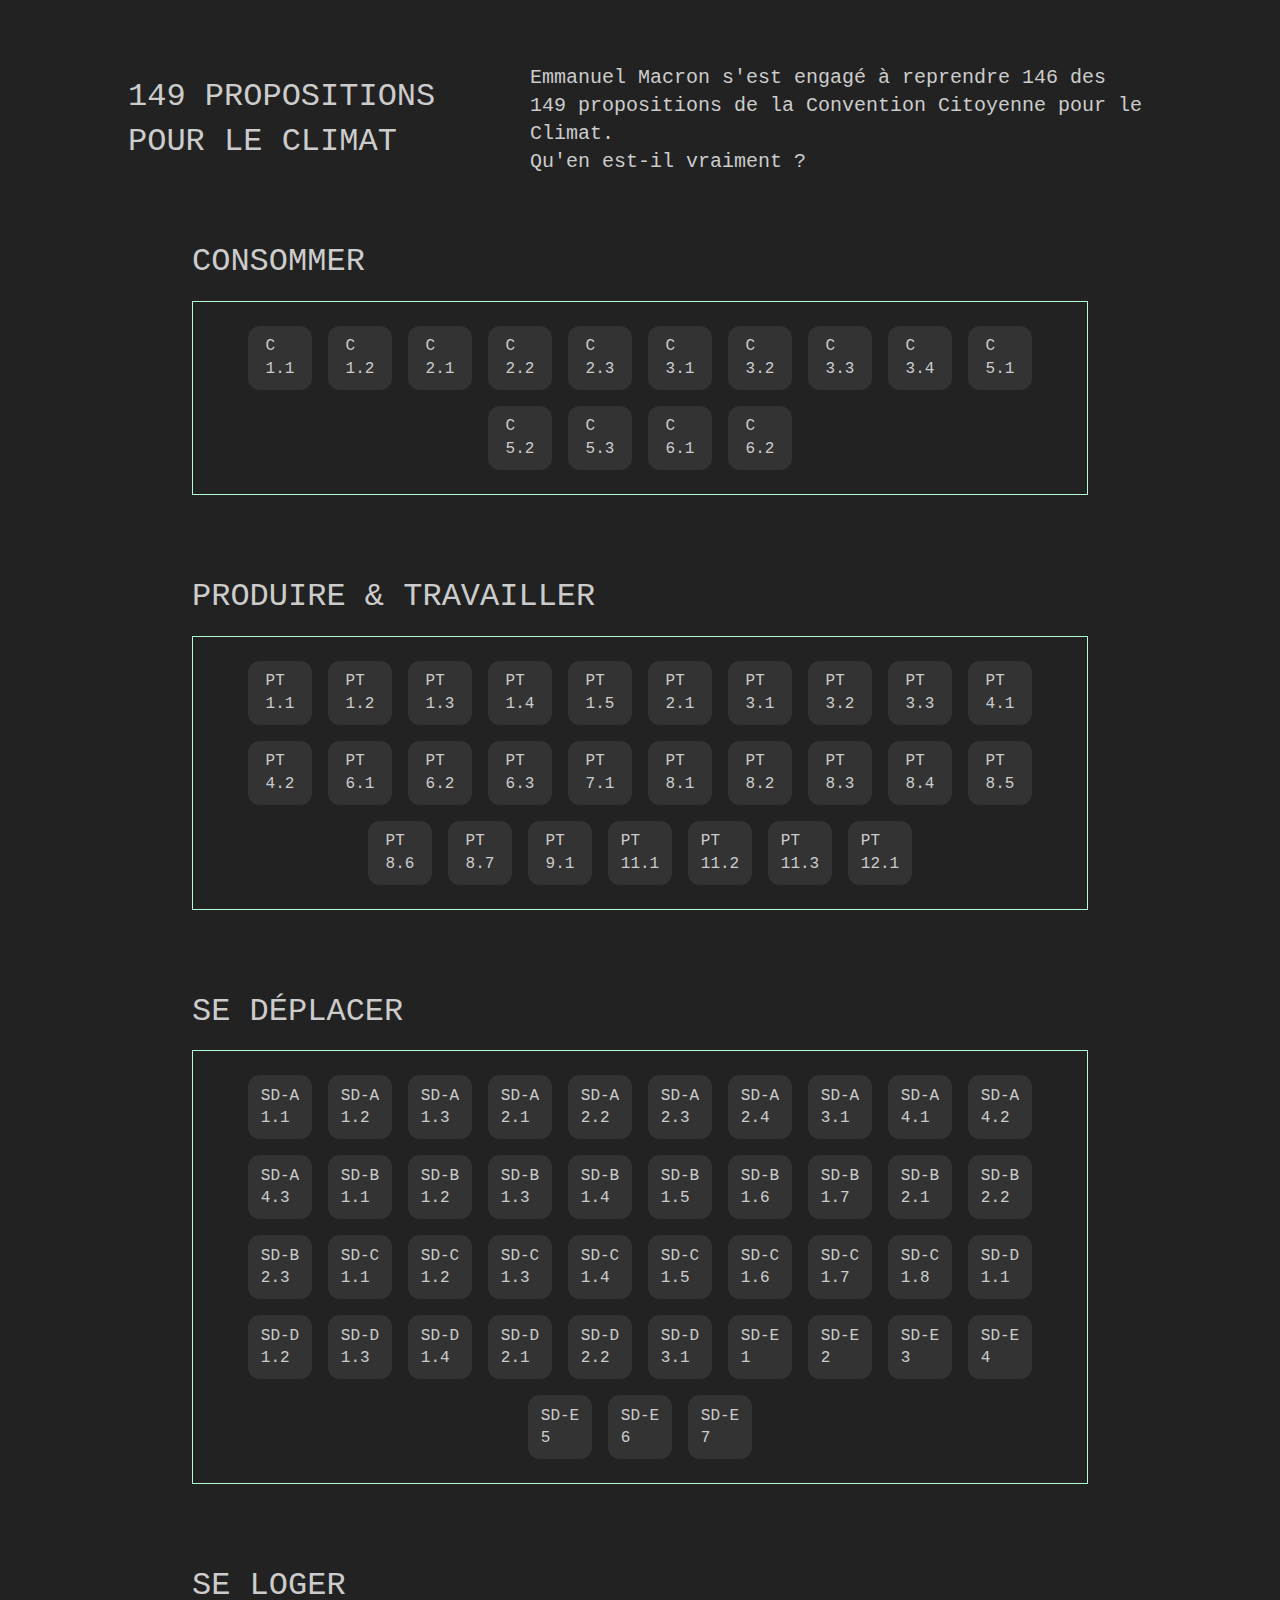
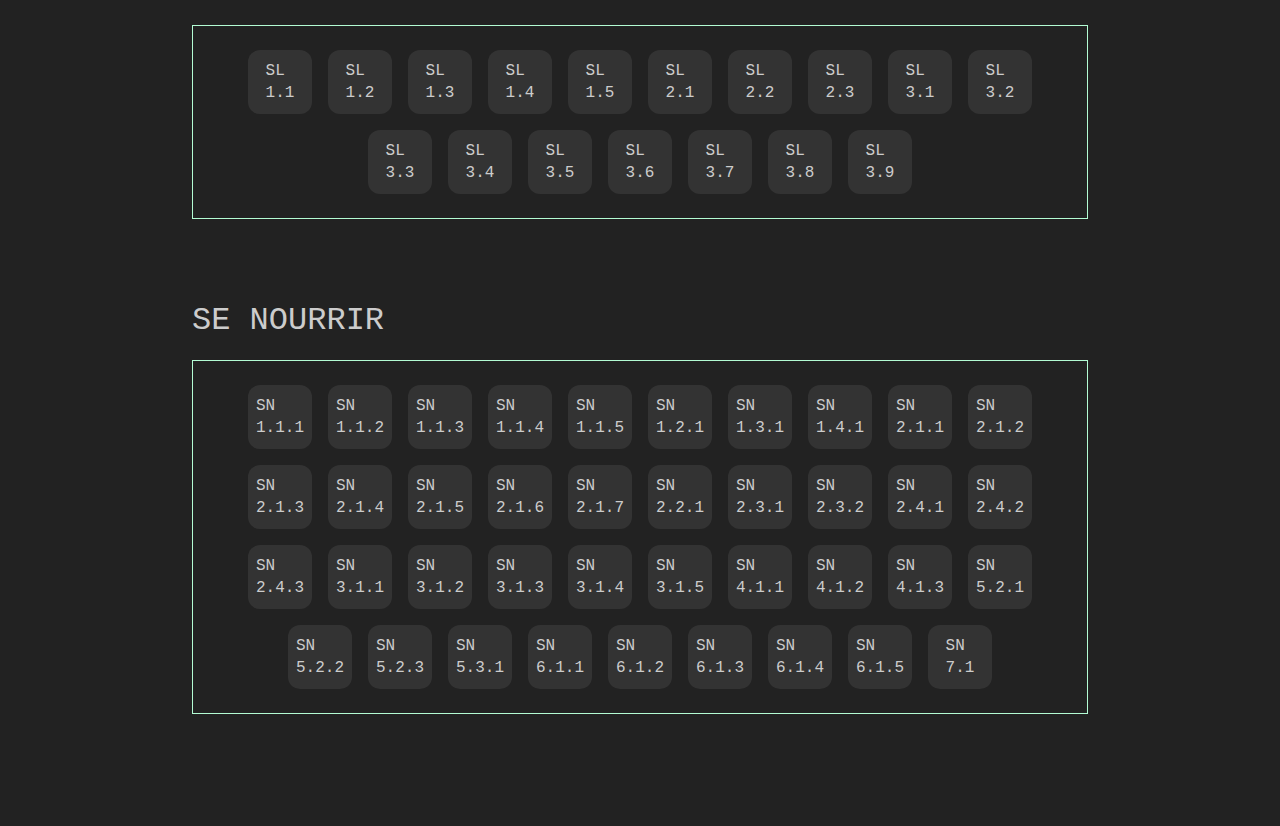
==== docs/index.html @ b027056f "Correction typos" ====
<!doctype html>
<html lang="fr">

<head>
  <meta charset="utf-8">
  <title>149 propositions</title>
  <meta name="description" content="">
  <meta name="viewport" content="width=device-width, initial-scale=1">

  <link rel="stylesheet" href="css/normalize.css">
  <link rel="stylesheet" href="css/main.css">
  <script src="js/propositions.js"></script>

  <meta name="theme-color" content="#fafafa">
</head>

<body>

  <header>
    <div id="header-gauche">149 PROPOSITIONS <br> POUR LE CLIMAT</div>
    <div id="header-droite">Emmanuel Macron s'est engagé à reprendre 146 des 149 propositions
      de la Convention Citoyenne pour le Climat. <br> Qu'en est-il vraiment ?</div>
  </header>

  <div class="thematique">
    <div class="titre">CONSOMMER</div>
    <div class="propositions">
      <div class="proposition">C<br>1.1</div>
      <div class="proposition">C<br>1.2</div>
      <div class="proposition">C<br>2.1</div>
      <div class="proposition">C<br>2.2</div>
      <div class="proposition">C<br>2.3</div>
      <div class="proposition">C<br>3.1</div>
      <div class="proposition">C<br>3.2</div>
      <div class="proposition">C<br>3.3</div>
      <div class="proposition">C<br>3.4</div>
      <div class="proposition">C<br>5.1</div>
      <div class="proposition">C<br>5.2</div>
      <div class="proposition">C<br>5.3</div>
      <div class="proposition">C<br>6.1</div>
      <div class="proposition">C<br>6.2</div>
    </div>
  </div>

  <div class="thematique">
    <div class="titre">PRODUIRE & TRAVAILLER</div>
    <div class="propositions">
      <div class="proposition">PT<br>1.1</div>
      <div class="proposition">PT<br>1.2</div>
      <div class="proposition">PT<br>1.3</div>
      <div class="proposition">PT<br>1.4</div>
      <div class="proposition">PT<br>1.5</div>
      <div class="proposition">PT<br>2.1</div>
      <div class="proposition">PT<br>3.1</div>
      <div class="proposition">PT<br>3.2</div>
      <div class="proposition">PT<br>3.3</div>
      <div class="proposition">PT<br>4.1</div>
      <div class="proposition">PT<br>4.2</div>
      <div class="proposition">PT<br>6.1</div>
      <div class="proposition">PT<br>6.2</div>
      <div class="proposition">PT<br>6.3</div>
      <div class="proposition">PT<br>7.1</div>
      <div class="proposition">PT<br>8.1</div>
      <div class="proposition">PT<br>8.2</div>
      <div class="proposition">PT<br>8.3</div>
      <div class="proposition">PT<br>8.4</div>
      <div class="proposition">PT<br>8.5</div>
      <div class="proposition">PT<br>8.6</div>
      <div class="proposition">PT<br>8.7</div>
      <div class="proposition">PT<br>9.1</div>
      <div class="proposition">PT<br>11.1</div>
      <div class="proposition">PT<br>11.2</div>
      <div class="proposition">PT<br>11.3</div>
      <div class="proposition">PT<br>12.1</div>
    </div>
  </div>

  <div class="thematique">
    <div class="titre">SE DÉPLACER</div>
    <div class="propositions">
      <div class="proposition">SD-A<br>1.1</div>
      <div class="proposition">SD-A<br>1.2</div>
      <div class="proposition">SD-A<br>1.3</div>
      <div class="proposition">SD-A<br>2.1</div>
      <div class="proposition">SD-A<br>2.2</div>
      <div class="proposition">SD-A<br>2.3</div>
      <div class="proposition">SD-A<br>2.4</div>
      <div class="proposition">SD-A<br>3.1</div>
      <div class="proposition">SD-A<br>4.1</div>
      <div class="proposition">SD-A<br>4.2</div>
      <div class="proposition">SD-A<br>4.3</div>
      <div class="proposition">SD-B<br>1.1</div>
      <div class="proposition">SD-B<br>1.2</div>
      <div class="proposition">SD-B<br>1.3</div>
      <div class="proposition">SD-B<br>1.4</div>
      <div class="proposition">SD-B<br>1.5</div>
      <div class="proposition">SD-B<br>1.6</div>
      <div class="proposition">SD-B<br>1.7</div>
      <div class="proposition">SD-B<br>2.1</div>
      <div class="proposition">SD-B<br>2.2</div>
      <div class="proposition">SD-B<br>2.3</div>
      <div class="proposition">SD-C<br>1.1</div>
      <div class="proposition">SD-C<br>1.2</div>
      <div class="proposition">SD-C<br>1.3</div>
      <div class="proposition">SD-C<br>1.4</div>
      <div class="proposition">SD-C<br>1.5</div>
      <div class="proposition">SD-C<br>1.6</div>
      <div class="proposition">SD-C<br>1.7</div>
      <div class="proposition">SD-C<br>1.8</div>
      <div class="proposition">SD-D<br>1.1</div>
      <div class="proposition">SD-D<br>1.2</div>
      <div class="proposition">SD-D<br>1.3</div>
      <div class="proposition">SD-D<br>1.4</div>
      <div class="proposition">SD-D<br>2.1</div>
      <div class="proposition">SD-D<br>2.2</div>
      <div class="proposition">SD-D<br>3.1</div>
      <div class="proposition">SD-E<br>1</div>
      <div class="proposition">SD-E<br>2</div>
      <div class="proposition">SD-E<br>3</div>
      <div class="proposition">SD-E<br>4</div>
      <div class="proposition">SD-E<br>5</div>
      <div class="proposition">SD-E<br>6</div>
      <div class="proposition">SD-E<br>7</div>
    </div>
  </div>

  <div class="thematique">
    <div class="titre">SE LOGER</div>
    <div class="propositions">
      <div class="proposition">SL<br>1.1</div>
      <div class="proposition">SL<br>1.2</div>
      <div class="proposition">SL<br>1.3</div>
      <div class="proposition">SL<br>1.4</div>
      <div class="proposition">SL<br>1.5</div>
      <div class="proposition">SL<br>2.1</div>
      <div class="proposition">SL<br>2.2</div>
      <div class="proposition">SL<br>2.3</div>
      <div class="proposition">SL<br>3.1</div>
      <div class="proposition">SL<br>3.2</div>
      <div class="proposition">SL<br>3.3</div>
      <div class="proposition">SL<br>3.4</div>
      <div class="proposition">SL<br>3.5</div>
      <div class="proposition">SL<br>3.6</div>
      <div class="proposition">SL<br>3.7</div>
      <div class="proposition">SL<br>3.8</div>
      <div class="proposition">SL<br>3.9</div>
    </div>
  </div>

  <div class="thematique">
    <div class="titre">SE NOURRIR</div>
    <div class="propositions">
      <div class="proposition">SN<br>1.1.1</div>
      <div class="proposition">SN<br>1.1.2</div>
      <div class="proposition">SN<br>1.1.3</div>
      <div class="proposition">SN<br>1.1.4</div>
      <div class="proposition">SN<br>1.1.5</div>
      <div class="proposition">SN<br>1.2.1</div>
      <div class="proposition">SN<br>1.3.1</div>
      <div class="proposition">SN<br>1.4.1</div>
      <div class="proposition">SN<br>2.1.1</div>
      <div class="proposition">SN<br>2.1.2</div>
      <div class="proposition">SN<br>2.1.3</div>
      <div class="proposition">SN<br>2.1.4</div>
      <div class="proposition">SN<br>2.1.5</div>
      <div class="proposition">SN<br>2.1.6</div>
      <div class="proposition">SN<br>2.1.7</div>
      <div class="proposition">SN<br>2.2.1</div>
      <div class="proposition">SN<br>2.3.1</div>
      <div class="proposition">SN<br>2.3.2</div>
      <div class="proposition">SN<br>2.4.1</div>
      <div class="proposition">SN<br>2.4.2</div>
      <div class="proposition">SN<br>2.4.3</div>
      <div class="proposition">SN<br>3.1.1</div>
      <div class="proposition">SN<br>3.1.2</div>
      <div class="proposition">SN<br>3.1.3</div>
      <div class="proposition">SN<br>3.1.4</div>
      <div class="proposition">SN<br>3.1.5</div>
      <div class="proposition">SN<br>4.1.1</div>
      <div class="proposition">SN<br>4.1.2</div>
      <div class="proposition">SN<br>4.1.3</div>
      <div class="proposition">SN<br>5.2.1</div>
      <div class="proposition">SN<br>5.2.2</div>
      <div class="proposition">SN<br>5.2.3</div>
      <div class="proposition">SN<br>5.3.1</div>
      <div class="proposition">SN<br>6.1.1</div>
      <div class="proposition">SN<br>6.1.2</div>
      <div class="proposition">SN<br>6.1.3</div>
      <div class="proposition">SN<br>6.1.4</div>
      <div class="proposition">SN<br>6.1.5</div>
      <div class="proposition">SN<br>7.1</div>
    </div>
  </div>

</body>

</html>
---- docs/css/main.css ----
@font-face {
  font-family: "jbMono";
  src: url("https://raw.githubusercontent.com/JetBrains/JetBrainsMono/master/web/woff/JetBrainsMono-Regular.woff") format("woff");
}
body {
  background-color: #222222;
  color: #cccccc;
  font-family: jbMono, monospace;
  padding: 64px 128px;
}

header {
  display: flex;
  flex-flow: row;
  justify-content: space-around;
  align-items: center;
  font-size: 32px;
  padding-bottom: 32px;
}
header #header-gauche {
  padding-right: 32px;
  min-width: 33%;
}
header #header-droite {
  font-size: 20px;
  padding-left: 32px;
}

.thematique {
  padding: 32px 64px;
}
.thematique .titre {
  font-size: 32px;
}
.thematique .propositions {
  display: flex;
  flex-flow: row;
  flex-wrap: wrap;
  justify-content: center;
  padding: 16px;
  margin: 16px 0;
  border: 1px solid #b3fcd4;
}
.thematique .proposition {
  width: 64px;
  height: 64px;
  font-size: 16px;
  margin: 8px;
  display: flex;
  align-items: center;
  justify-content: center;
  background-color: #333333;
  border-radius: 12px;
}

/*# sourceMappingURL=main.css.map */
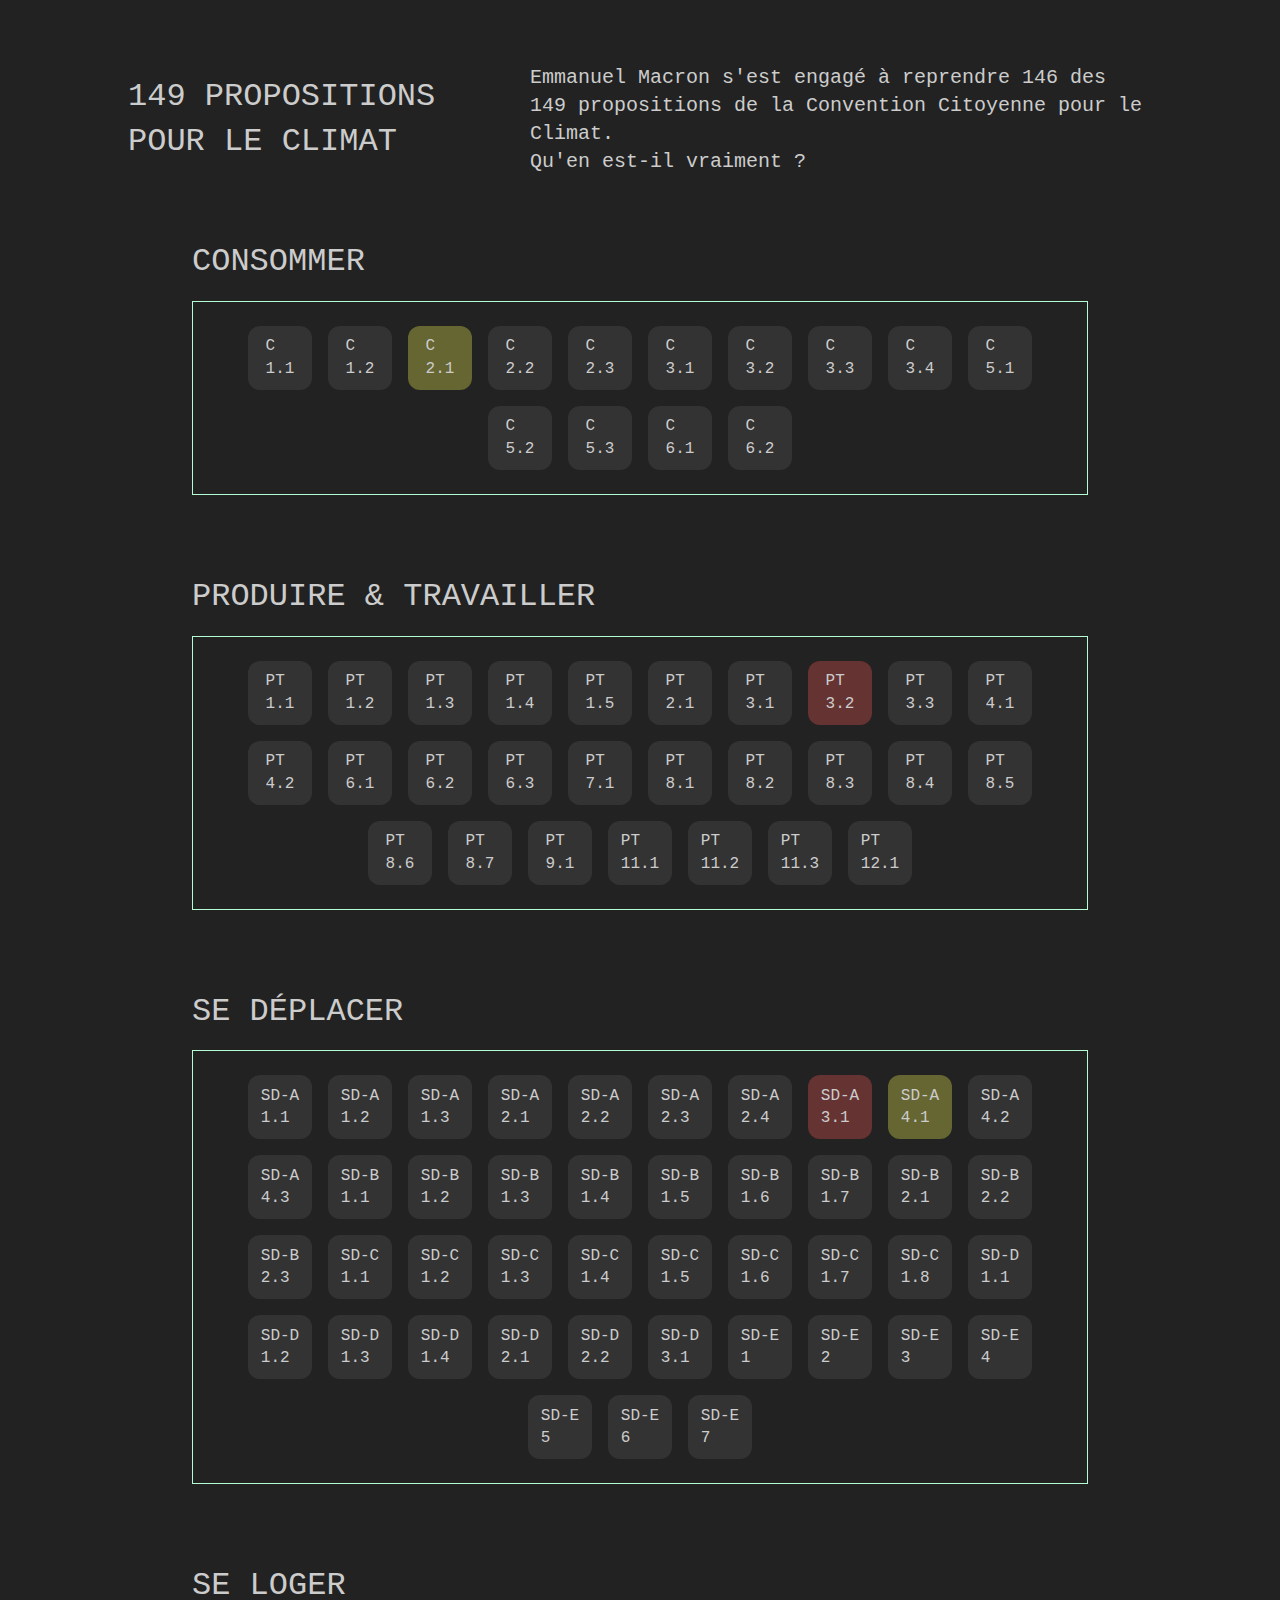
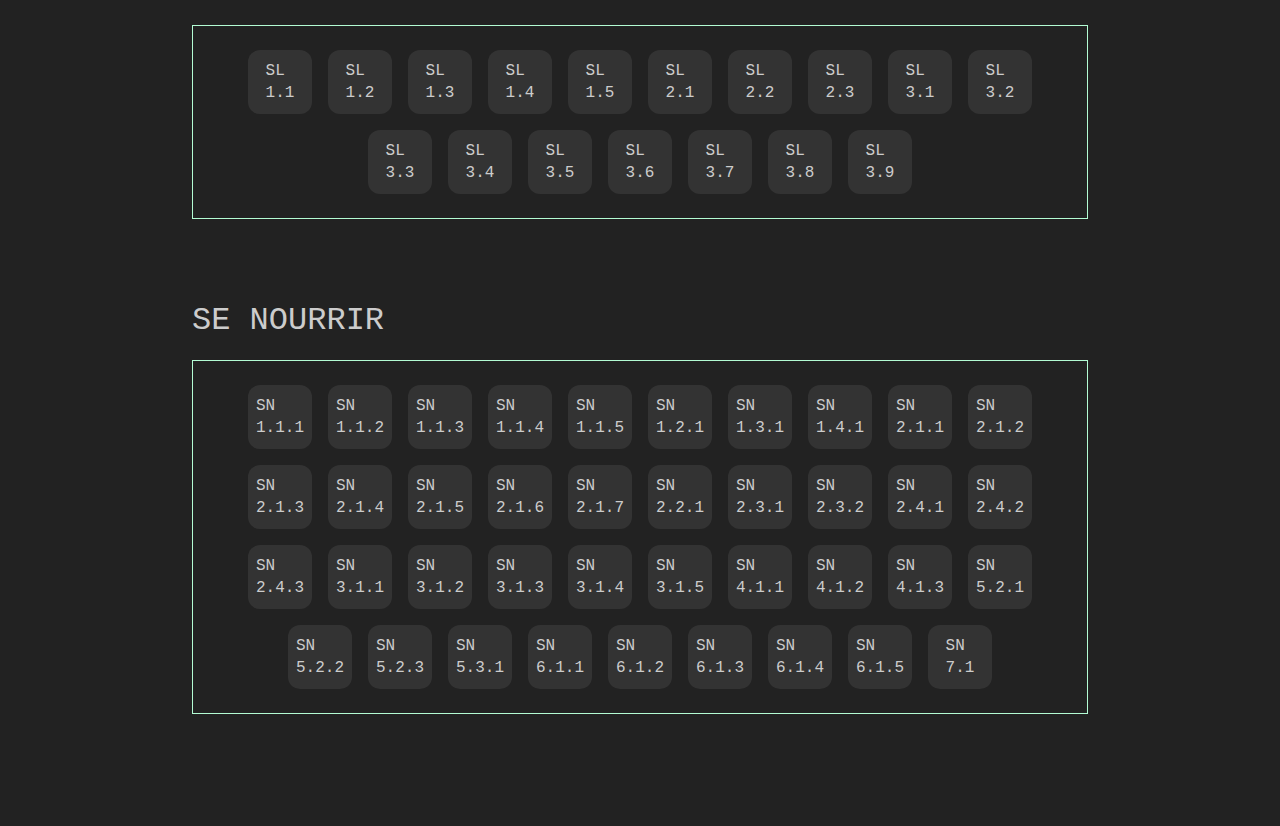
==== commit 8f8b7224: "Code couleur" ====
--- a/docs/index.html
+++ b/docs/index.html
@@ -2,196 +2,112 @@
 <html lang="fr">
 
 <head>
-  <meta charset="utf-8">
-  <title>149 propositions</title>
-  <meta name="description" content="">
-  <meta name="viewport" content="width=device-width, initial-scale=1">
+    <meta charset="utf-8">
+    <title>149 propositions</title>
+    <meta name="description" content="">
+    <meta name="viewport" content="width=device-width, initial-scale=1">
 
-  <link rel="stylesheet" href="css/normalize.css">
-  <link rel="stylesheet" href="css/main.css">
-  <script src="js/propositions.js"></script>
+    <link rel="stylesheet" href="css/normalize.css">
+    <link rel="stylesheet" href="css/main.css">
+    <script src="js/propositions.js"></script>
+    <script src="js/etats.js"></script>
 
-  <meta name="theme-color" content="#fafafa">
+    <meta name="theme-color" content="#fafafa">
 </head>
 
 <body>
 
-  <header>
+<header>
     <div id="header-gauche">149 PROPOSITIONS <br> POUR LE CLIMAT</div>
     <div id="header-droite">Emmanuel Macron s'est engagé à reprendre 146 des 149 propositions
-      de la Convention Citoyenne pour le Climat. <br> Qu'en est-il vraiment ?</div>
-  </header>
+        de la Convention Citoyenne pour le Climat. <br> Qu'en est-il vraiment ?
+    </div>
+</header>
 
-  <div class="thematique">
+<div class="thematique">
     <div class="titre">CONSOMMER</div>
-    <div class="propositions">
-      <div class="proposition">C<br>1.1</div>
-      <div class="proposition">C<br>1.2</div>
-      <div class="proposition">C<br>2.1</div>
-      <div class="proposition">C<br>2.2</div>
-      <div class="proposition">C<br>2.3</div>
-      <div class="proposition">C<br>3.1</div>
-      <div class="proposition">C<br>3.2</div>
-      <div class="proposition">C<br>3.3</div>
-      <div class="proposition">C<br>3.4</div>
-      <div class="proposition">C<br>5.1</div>
-      <div class="proposition">C<br>5.2</div>
-      <div class="proposition">C<br>5.3</div>
-      <div class="proposition">C<br>6.1</div>
-      <div class="proposition">C<br>6.2</div>
+    <div class="details">
+        <div class="titre"></div>
     </div>
-  </div>
+    <div class="propositions C"></div>
+</div>
 
-  <div class="thematique">
+<div class="thematique">
     <div class="titre">PRODUIRE & TRAVAILLER</div>
-    <div class="propositions">
-      <div class="proposition">PT<br>1.1</div>
-      <div class="proposition">PT<br>1.2</div>
-      <div class="proposition">PT<br>1.3</div>
-      <div class="proposition">PT<br>1.4</div>
-      <div class="proposition">PT<br>1.5</div>
-      <div class="proposition">PT<br>2.1</div>
-      <div class="proposition">PT<br>3.1</div>
-      <div class="proposition">PT<br>3.2</div>
-      <div class="proposition">PT<br>3.3</div>
-      <div class="proposition">PT<br>4.1</div>
-      <div class="proposition">PT<br>4.2</div>
-      <div class="proposition">PT<br>6.1</div>
-      <div class="proposition">PT<br>6.2</div>
-      <div class="proposition">PT<br>6.3</div>
-      <div class="proposition">PT<br>7.1</div>
-      <div class="proposition">PT<br>8.1</div>
-      <div class="proposition">PT<br>8.2</div>
-      <div class="proposition">PT<br>8.3</div>
-      <div class="proposition">PT<br>8.4</div>
-      <div class="proposition">PT<br>8.5</div>
-      <div class="proposition">PT<br>8.6</div>
-      <div class="proposition">PT<br>8.7</div>
-      <div class="proposition">PT<br>9.1</div>
-      <div class="proposition">PT<br>11.1</div>
-      <div class="proposition">PT<br>11.2</div>
-      <div class="proposition">PT<br>11.3</div>
-      <div class="proposition">PT<br>12.1</div>
+    <div class="details">
+        <div class="titre"></div>
     </div>
-  </div>
+    <div class="propositions PT"></div>
+</div>
 
-  <div class="thematique">
+<div class="thematique">
     <div class="titre">SE DÉPLACER</div>
-    <div class="propositions">
-      <div class="proposition">SD-A<br>1.1</div>
-      <div class="proposition">SD-A<br>1.2</div>
-      <div class="proposition">SD-A<br>1.3</div>
-      <div class="proposition">SD-A<br>2.1</div>
-      <div class="proposition">SD-A<br>2.2</div>
-      <div class="proposition">SD-A<br>2.3</div>
-      <div class="proposition">SD-A<br>2.4</div>
-      <div class="proposition">SD-A<br>3.1</div>
-      <div class="proposition">SD-A<br>4.1</div>
-      <div class="proposition">SD-A<br>4.2</div>
-      <div class="proposition">SD-A<br>4.3</div>
-      <div class="proposition">SD-B<br>1.1</div>
-      <div class="proposition">SD-B<br>1.2</div>
-      <div class="proposition">SD-B<br>1.3</div>
-      <div class="proposition">SD-B<br>1.4</div>
-      <div class="proposition">SD-B<br>1.5</div>
-      <div class="proposition">SD-B<br>1.6</div>
-      <div class="proposition">SD-B<br>1.7</div>
-      <div class="proposition">SD-B<br>2.1</div>
-      <div class="proposition">SD-B<br>2.2</div>
-      <div class="proposition">SD-B<br>2.3</div>
-      <div class="proposition">SD-C<br>1.1</div>
-      <div class="proposition">SD-C<br>1.2</div>
-      <div class="proposition">SD-C<br>1.3</div>
-      <div class="proposition">SD-C<br>1.4</div>
-      <div class="proposition">SD-C<br>1.5</div>
-      <div class="proposition">SD-C<br>1.6</div>
-      <div class="proposition">SD-C<br>1.7</div>
-      <div class="proposition">SD-C<br>1.8</div>
-      <div class="proposition">SD-D<br>1.1</div>
-      <div class="proposition">SD-D<br>1.2</div>
-      <div class="proposition">SD-D<br>1.3</div>
-      <div class="proposition">SD-D<br>1.4</div>
-      <div class="proposition">SD-D<br>2.1</div>
-      <div class="proposition">SD-D<br>2.2</div>
-      <div class="proposition">SD-D<br>3.1</div>
-      <div class="proposition">SD-E<br>1</div>
-      <div class="proposition">SD-E<br>2</div>
-      <div class="proposition">SD-E<br>3</div>
-      <div class="proposition">SD-E<br>4</div>
-      <div class="proposition">SD-E<br>5</div>
-      <div class="proposition">SD-E<br>6</div>
-      <div class="proposition">SD-E<br>7</div>
+    <div class="details">
+        <div class="titre"></div>
     </div>
-  </div>
+    <div class="propositions SD-A SD-B SD-C SD-D SD-E"></div>
+</div>
 
-  <div class="thematique">
+<div class="thematique">
     <div class="titre">SE LOGER</div>
-    <div class="propositions">
-      <div class="proposition">SL<br>1.1</div>
-      <div class="proposition">SL<br>1.2</div>
-      <div class="proposition">SL<br>1.3</div>
-      <div class="proposition">SL<br>1.4</div>
-      <div class="proposition">SL<br>1.5</div>
-      <div class="proposition">SL<br>2.1</div>
-      <div class="proposition">SL<br>2.2</div>
-      <div class="proposition">SL<br>2.3</div>
-      <div class="proposition">SL<br>3.1</div>
-      <div class="proposition">SL<br>3.2</div>
-      <div class="proposition">SL<br>3.3</div>
-      <div class="proposition">SL<br>3.4</div>
-      <div class="proposition">SL<br>3.5</div>
-      <div class="proposition">SL<br>3.6</div>
-      <div class="proposition">SL<br>3.7</div>
-      <div class="proposition">SL<br>3.8</div>
-      <div class="proposition">SL<br>3.9</div>
+    <div class="details">
+        <div class="titre"></div>
     </div>
-  </div>
+    <div class="propositions SL"></div>
+</div>
 
-  <div class="thematique">
+<div class="thematique">
     <div class="titre">SE NOURRIR</div>
-    <div class="propositions">
-      <div class="proposition">SN<br>1.1.1</div>
-      <div class="proposition">SN<br>1.1.2</div>
-      <div class="proposition">SN<br>1.1.3</div>
-      <div class="proposition">SN<br>1.1.4</div>
-      <div class="proposition">SN<br>1.1.5</div>
-      <div class="proposition">SN<br>1.2.1</div>
-      <div class="proposition">SN<br>1.3.1</div>
-      <div class="proposition">SN<br>1.4.1</div>
-      <div class="proposition">SN<br>2.1.1</div>
-      <div class="proposition">SN<br>2.1.2</div>
-      <div class="proposition">SN<br>2.1.3</div>
-      <div class="proposition">SN<br>2.1.4</div>
-      <div class="proposition">SN<br>2.1.5</div>
-      <div class="proposition">SN<br>2.1.6</div>
-      <div class="proposition">SN<br>2.1.7</div>
-      <div class="proposition">SN<br>2.2.1</div>
-      <div class="proposition">SN<br>2.3.1</div>
-      <div class="proposition">SN<br>2.3.2</div>
-      <div class="proposition">SN<br>2.4.1</div>
-      <div class="proposition">SN<br>2.4.2</div>
-      <div class="proposition">SN<br>2.4.3</div>
-      <div class="proposition">SN<br>3.1.1</div>
-      <div class="proposition">SN<br>3.1.2</div>
-      <div class="proposition">SN<br>3.1.3</div>
-      <div class="proposition">SN<br>3.1.4</div>
-      <div class="proposition">SN<br>3.1.5</div>
-      <div class="proposition">SN<br>4.1.1</div>
-      <div class="proposition">SN<br>4.1.2</div>
-      <div class="proposition">SN<br>4.1.3</div>
-      <div class="proposition">SN<br>5.2.1</div>
-      <div class="proposition">SN<br>5.2.2</div>
-      <div class="proposition">SN<br>5.2.3</div>
-      <div class="proposition">SN<br>5.3.1</div>
-      <div class="proposition">SN<br>6.1.1</div>
-      <div class="proposition">SN<br>6.1.2</div>
-      <div class="proposition">SN<br>6.1.3</div>
-      <div class="proposition">SN<br>6.1.4</div>
-      <div class="proposition">SN<br>6.1.5</div>
-      <div class="proposition">SN<br>7.1</div>
+    <div class="details">
+        <div class="titre"></div>
     </div>
-  </div>
+    <div class="propositions SN"></div>
+</div>
 
 </body>
 
+<script>
+    const re = /PROPOSITION (([A-Z.-]+)([0-9.]+)) : (.*)/
+    for (const i in propositions) {
+        // Regex
+        let resultats = re.exec(propositions[i])
+
+        // Propositions de la thématique
+        let parent = document.getElementsByClassName(resultats[2])[0]
+
+        // Création de l'élément div.proposition
+        let proposition = document.createElement("div")
+        proposition.classList.add("proposition")
+        proposition.appendChild(document.createTextNode(resultats[2]))
+        proposition.appendChild(document.createElement("br"))
+        proposition.appendChild(document.createTextNode(resultats[3]))
+
+        // onClick listener
+        proposition.addEventListener("click", () => {
+            Array.prototype.forEach.call(
+                document.getElementsByClassName("proposition"),
+                pr => pr.classList.remove("selectionne")
+            )
+            proposition.classList.add("selectionne")
+
+            let details = proposition.parentElement.previousSibling.previousSibling
+            Array.prototype.forEach.call(
+                document.getElementsByClassName("details"),
+                dt => {
+                    if (dt !== details && dt.classList.contains("show")) dt.classList.remove("show")
+                }
+            )
+            if (!details.classList.contains("show")) details.classList.add("show")
+            let titre = details.firstChild
+            titre.textContent = resultats[0]
+        })
+
+        // État
+        if (attention.includes(resultats[1])) proposition.classList.add("attention")
+        if (jokers.includes(resultats[1])) proposition.classList.add("joker")
+
+        parent.appendChild(proposition)
+    }
+</script>
+
 </html>
--- a/docs/css/main.css
+++ b/docs/css/main.css
@@ -3,7 +3,7 @@
   src: url("https://raw.githubusercontent.com/JetBrains/JetBrainsMono/master/web/woff/JetBrainsMono-Regular.woff") format("woff");
 }
 body {
-  background-color: #222222;
+  background-color: #222;
   color: #cccccc;
   font-family: jbMono, monospace;
   padding: 64px 128px;
@@ -32,6 +32,17 @@
 .thematique .titre {
   font-size: 32px;
 }
+.thematique .details {
+  display: none;
+  background-color: #333;
+  border-radius: 12px;
+  padding: 16px;
+  margin-top: 8px;
+  transition: all ease-out 1s;
+}
+.thematique .details.show {
+  display: block;
+}
 .thematique .propositions {
   display: flex;
   flex-flow: row;
@@ -49,8 +60,19 @@
   display: flex;
   align-items: center;
   justify-content: center;
-  background-color: #333333;
+  background-color: #333;
   border-radius: 12px;
+  cursor: pointer;
+  box-sizing: border-box;
+}
+.thematique .proposition.selectionne, .thematique .proposition:hover {
+  border: 2px solid #b3fcd4;
+}
+.thematique .proposition.joker {
+  background-color: #633;
+}
+.thematique .proposition.attention {
+  background-color: #663;
 }
 
 /*# sourceMappingURL=main.css.map */
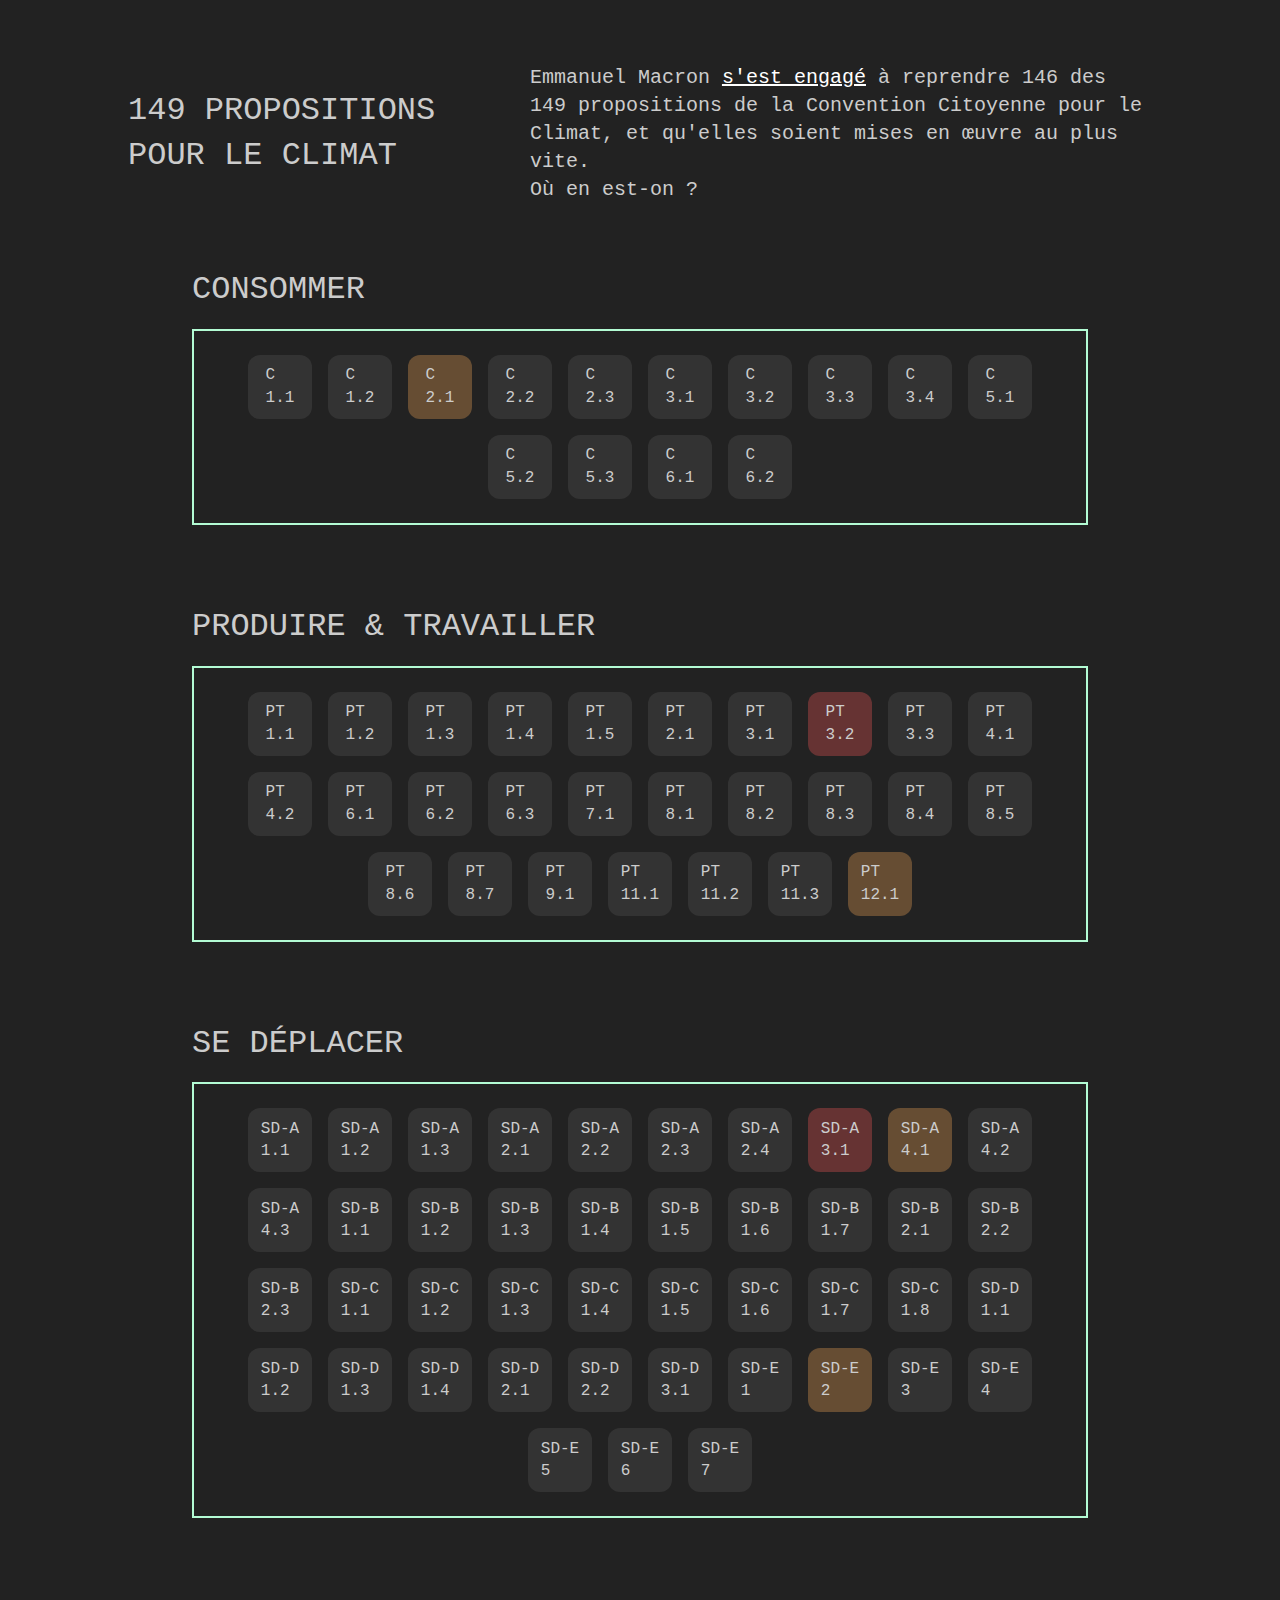
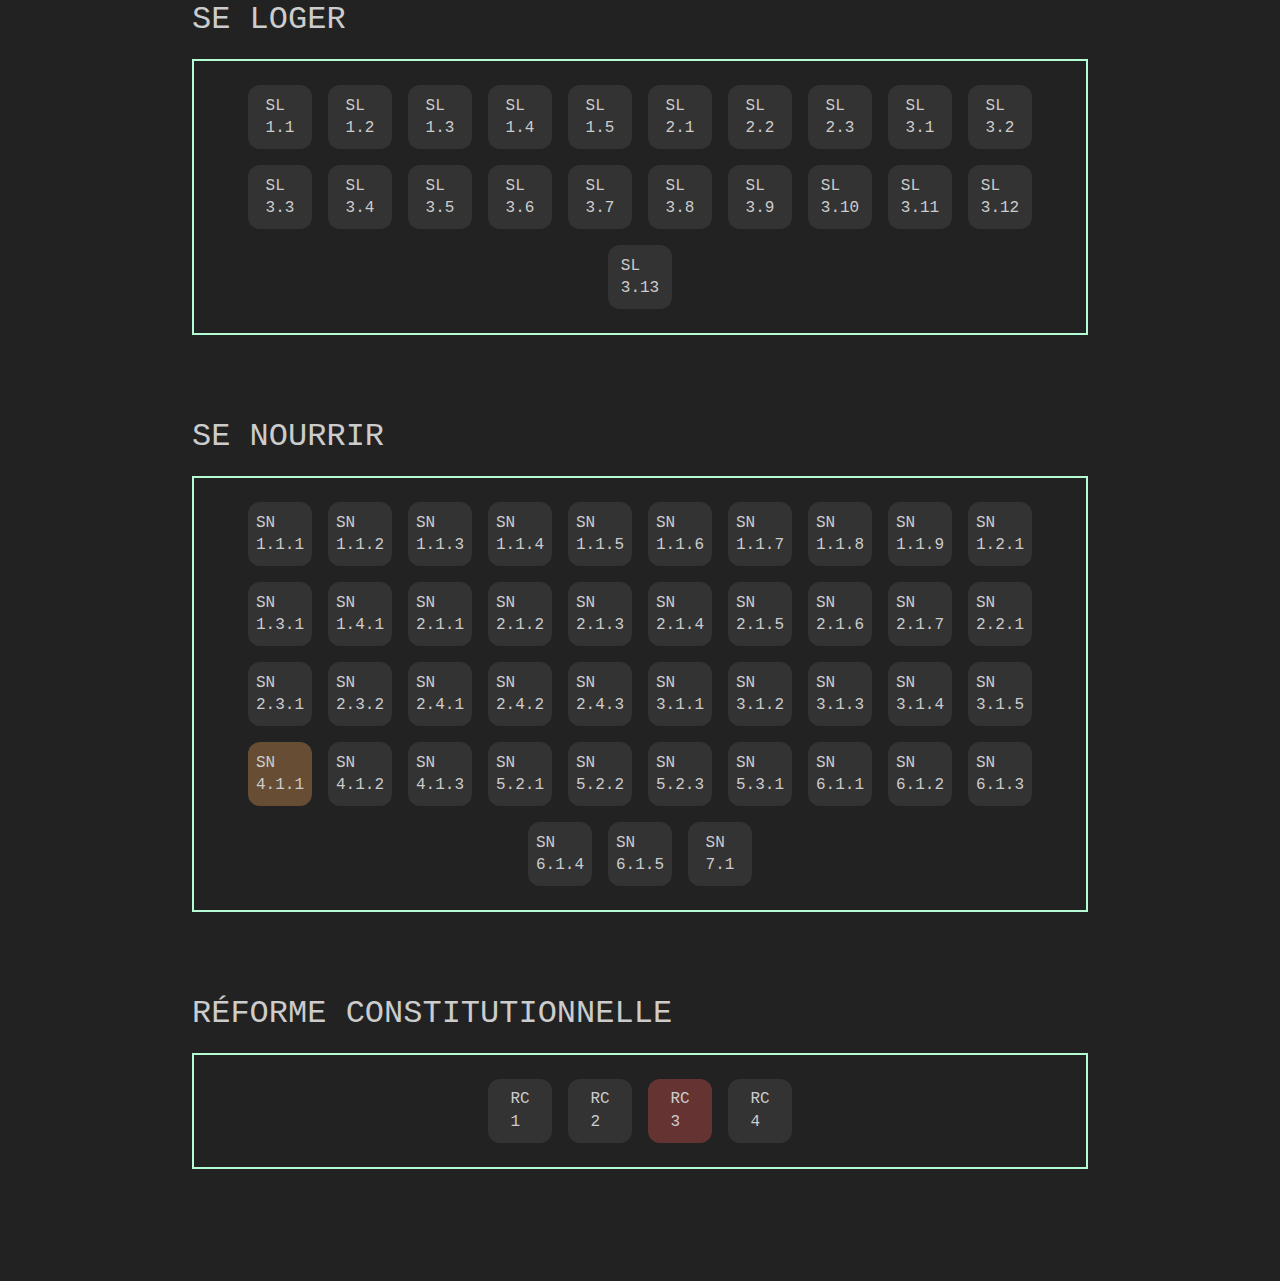
==== commit bbb3538b: "MÀJ concernant les propositions" ====
--- a/docs/index.html
+++ b/docs/index.html
@@ -7,10 +7,10 @@
     <meta name="description" content="">
     <meta name="viewport" content="width=device-width, initial-scale=1">
 
-    <link rel="stylesheet" href="css/normalize.css">
-    <link rel="stylesheet" href="css/main.css">
+    <link rel="stylesheet" href="css/raz.css">
+    <link rel="stylesheet" href="css/style.css">
     <script src="js/propositions.js"></script>
-    <script src="js/etats.js"></script>
+    <script src="js/actualites.js"></script>
 
     <meta name="theme-color" content="#fafafa">
 </head>
@@ -19,8 +19,8 @@
 
 <header>
     <div id="header-gauche">149 PROPOSITIONS <br> POUR LE CLIMAT</div>
-    <div id="header-droite">Emmanuel Macron s'est engagé à reprendre 146 des 149 propositions
-        de la Convention Citoyenne pour le Climat. <br> Qu'en est-il vraiment ?
+    <div id="header-droite">Emmanuel Macron <a href="https://youtu.be/m0F-uslFshA?t=557">s'est engagé</a> à reprendre 146 des 149 propositions
+        de la Convention Citoyenne pour le Climat, et qu'elles soient mises en œuvre au plus vite.<br> Où en est-on ?
     </div>
 </header>
 
@@ -28,6 +28,7 @@
     <div class="titre">CONSOMMER</div>
     <div class="details">
         <div class="titre"></div>
+        <div class="actualites"></div>
     </div>
     <div class="propositions C"></div>
 </div>
@@ -36,6 +37,7 @@
     <div class="titre">PRODUIRE & TRAVAILLER</div>
     <div class="details">
         <div class="titre"></div>
+        <div class="actualites"></div>
     </div>
     <div class="propositions PT"></div>
 </div>
@@ -44,6 +46,7 @@
     <div class="titre">SE DÉPLACER</div>
     <div class="details">
         <div class="titre"></div>
+        <div class="actualites"></div>
     </div>
     <div class="propositions SD-A SD-B SD-C SD-D SD-E"></div>
 </div>
@@ -52,6 +55,7 @@
     <div class="titre">SE LOGER</div>
     <div class="details">
         <div class="titre"></div>
+        <div class="actualites"></div>
     </div>
     <div class="propositions SL"></div>
 </div>
@@ -60,54 +64,22 @@
     <div class="titre">SE NOURRIR</div>
     <div class="details">
         <div class="titre"></div>
+        <div class="actualites"></div>
     </div>
     <div class="propositions SN"></div>
 </div>
 
+<div class="thematique">
+    <div class="titre">RÉFORME CONSTITUTIONNELLE</div>
+    <div class="details">
+        <div class="titre"></div>
+        <div class="actualites"></div>
+    </div>
+    <div class="propositions RC"></div>
+</div>
+
 </body>
 
-<script>
-    const re = /PROPOSITION (([A-Z.-]+)([0-9.]+)) : (.*)/
-    for (const i in propositions) {
-        // Regex
-        let resultats = re.exec(propositions[i])
-
-        // Propositions de la thématique
-        let parent = document.getElementsByClassName(resultats[2])[0]
-
-        // Création de l'élément div.proposition
-        let proposition = document.createElement("div")
-        proposition.classList.add("proposition")
-        proposition.appendChild(document.createTextNode(resultats[2]))
-        proposition.appendChild(document.createElement("br"))
-        proposition.appendChild(document.createTextNode(resultats[3]))
-
-        // onClick listener
-        proposition.addEventListener("click", () => {
-            Array.prototype.forEach.call(
-                document.getElementsByClassName("proposition"),
-                pr => pr.classList.remove("selectionne")
-            )
-            proposition.classList.add("selectionne")
-
-            let details = proposition.parentElement.previousSibling.previousSibling
-            Array.prototype.forEach.call(
-                document.getElementsByClassName("details"),
-                dt => {
-                    if (dt !== details && dt.classList.contains("show")) dt.classList.remove("show")
-                }
-            )
-            if (!details.classList.contains("show")) details.classList.add("show")
-            let titre = details.firstChild
-            titre.textContent = resultats[0]
-        })
-
-        // État
-        if (attention.includes(resultats[1])) proposition.classList.add("attention")
-        if (jokers.includes(resultats[1])) proposition.classList.add("joker")
-
-        parent.appendChild(proposition)
-    }
-</script>
+<script src="js/initialisation.js"></script>
 
 </html>
--- a/docs/css/raz.css
+++ b/docs/css/raz.css
@@ -0,0 +1 @@
+html{line-height:1.15;-webkit-text-size-adjust:100%}body{margin:0}main{display:block}h1{font-size:2em;margin:0.67em 0}hr{box-sizing:content-box;height:0;overflow:visible}pre{font-family:monospace, monospace;font-size:1em}a{background-color:transparent}abbr[title]{border-bottom:none;text-decoration:underline;text-decoration:underline dotted}b,strong{font-weight:bolder}code,kbd,samp{font-family:monospace, monospace;font-size:1em}small{font-size:80%}sub,sup{font-size:75%;line-height:0;position:relative;vertical-align:baseline}sub{bottom:-0.25em}sup{top:-0.5em}img{border-style:none}button,input,optgroup,select,textarea{font-family:inherit;font-size:100%;line-height:1.15;margin:0}button,input{overflow:visible}button,select{text-transform:none}[type="button"],[type="reset"],[type="submit"],button{-webkit-appearance:button}[type="button"]::-moz-focus-inner,[type="reset"]::-moz-focus-inner,[type="submit"]::-moz-focus-inner,button::-moz-focus-inner{border-style:none;padding:0}[type="button"]:-moz-focusring,[type="reset"]:-moz-focusring,[type="submit"]:-moz-focusring,button:-moz-focusring{outline:1px dotted ButtonText}fieldset{padding:0.35em 0.75em 0.625em}legend{box-sizing:border-box;color:inherit;display:table;max-width:100%;padding:0;white-space:normal}progress{vertical-align:baseline}textarea{overflow:auto}[type="checkbox"],[type="radio"]{box-sizing:border-box;padding:0}[type="number"]::-webkit-inner-spin-button,[type="number"]::-webkit-outer-spin-button{height:auto}[type="search"]{-webkit-appearance:textfield;outline-offset:-2px}[type="search"]::-webkit-search-decoration{-webkit-appearance:none}::-webkit-file-upload-button{-webkit-appearance:button;font:inherit}details{display:block}summary{display:list-item}template{display:none}[hidden]{display:none}html{color:#222;font-size:1em;line-height:1.4}::-moz-selection{background:#b3d4fc;text-shadow:none}::selection{background:#b3d4fc;text-shadow:none}hr{display:block;height:1px;border:0;border-top:1px solid #ccc;margin:1em 0;padding:0}audio,canvas,iframe,img,svg,video{vertical-align:middle}fieldset{border:0;margin:0;padding:0}textarea{resize:vertical}.hidden,[hidden]{display:none !important}.sr-only{border:0;clip:rect(0, 0, 0, 0);height:1px;margin:-1px;overflow:hidden;padding:0;position:absolute;white-space:nowrap;width:1px}.sr-only.focusable:active,.sr-only.focusable:focus{clip:auto;height:auto;margin:0;overflow:visible;position:static;white-space:inherit;width:auto}.invisible{visibility:hidden}.clearfix::after,.clearfix::before{content:" ";display:table}.clearfix::after{clear:both}@media only screen and (min-width: 35em){}@media print, (-webkit-min-device-pixel-ratio: 1.25), (min-resolution: 1.25dppx), (min-resolution: 120dpi){}@media print{*,*::after,*::before{background:#fff !important;color:#000 !important;box-shadow:none !important;text-shadow:none !important}a,a:visited{text-decoration:underline}a[href]::after{content:" (" attr(href) ")"}abbr[title]::after{content:" (" attr(title) ")"}a[href^="#"]::after,a[href^="javascript:"]::after{content:""}pre{white-space:pre-wrap !important}blockquote,pre{border:1px solid #999;page-break-inside:avoid}thead{display:table-header-group}img,tr{page-break-inside:avoid}h2,h3,p{orphans:3;widows:3}h2,h3{page-break-after:avoid}}--- a/docs/css/style.css
+++ b/docs/css/style.css
@@ -0,0 +1,87 @@
+@font-face {
+  font-family: "jbMono";
+  src: url("https://raw.githubusercontent.com/JetBrains/JetBrainsMono/master/web/woff/JetBrainsMono-Regular.woff") format("woff");
+}
+body {
+  background-color: #222;
+  color: #cccccc;
+  font-family: jbMono, monospace;
+  padding: 64px 128px;
+}
+body a {
+  color: #fff;
+}
+
+header {
+  display: flex;
+  flex-flow: row;
+  justify-content: space-around;
+  align-items: center;
+  font-size: 32px;
+  padding-bottom: 32px;
+}
+header #header-gauche {
+  padding-right: 32px;
+  min-width: 33%;
+}
+header #header-droite {
+  font-size: 20px;
+  padding-left: 32px;
+}
+
+.thematique {
+  padding: 32px 64px;
+}
+.thematique .titre {
+  font-size: 32px;
+}
+.thematique .details {
+  display: none;
+  background-color: #333;
+  border-radius: 12px;
+  padding: 16px;
+  margin-top: 8px;
+  transition: all ease-out 1s;
+}
+.thematique .details.show {
+  display: block;
+}
+.thematique .details .actualite {
+  padding-top: 16px;
+}
+.thematique .details a {
+  margin-left: 16px;
+}
+.thematique .propositions {
+  display: flex;
+  flex-flow: row;
+  flex-wrap: wrap;
+  justify-content: center;
+  padding: 16px;
+  margin: 16px 0;
+  border: 2px solid #b3fcd4;
+}
+.thematique .proposition {
+  width: 64px;
+  height: 64px;
+  font-size: 16px;
+  margin: 8px;
+  display: flex;
+  align-items: center;
+  justify-content: center;
+  background-color: #333;
+  border-radius: 12px;
+  cursor: pointer;
+  box-sizing: border-box;
+}
+.thematique .proposition.selectionne, .thematique .proposition:hover {
+  border: 2px solid #b3fcd4;
+}
+.thematique .proposition.joker {
+  background-color: #633;
+}
+.thematique .proposition.attention {
+  background-color: #664d33;
+}
+
+/*# sourceMappingURL=style.css.map */
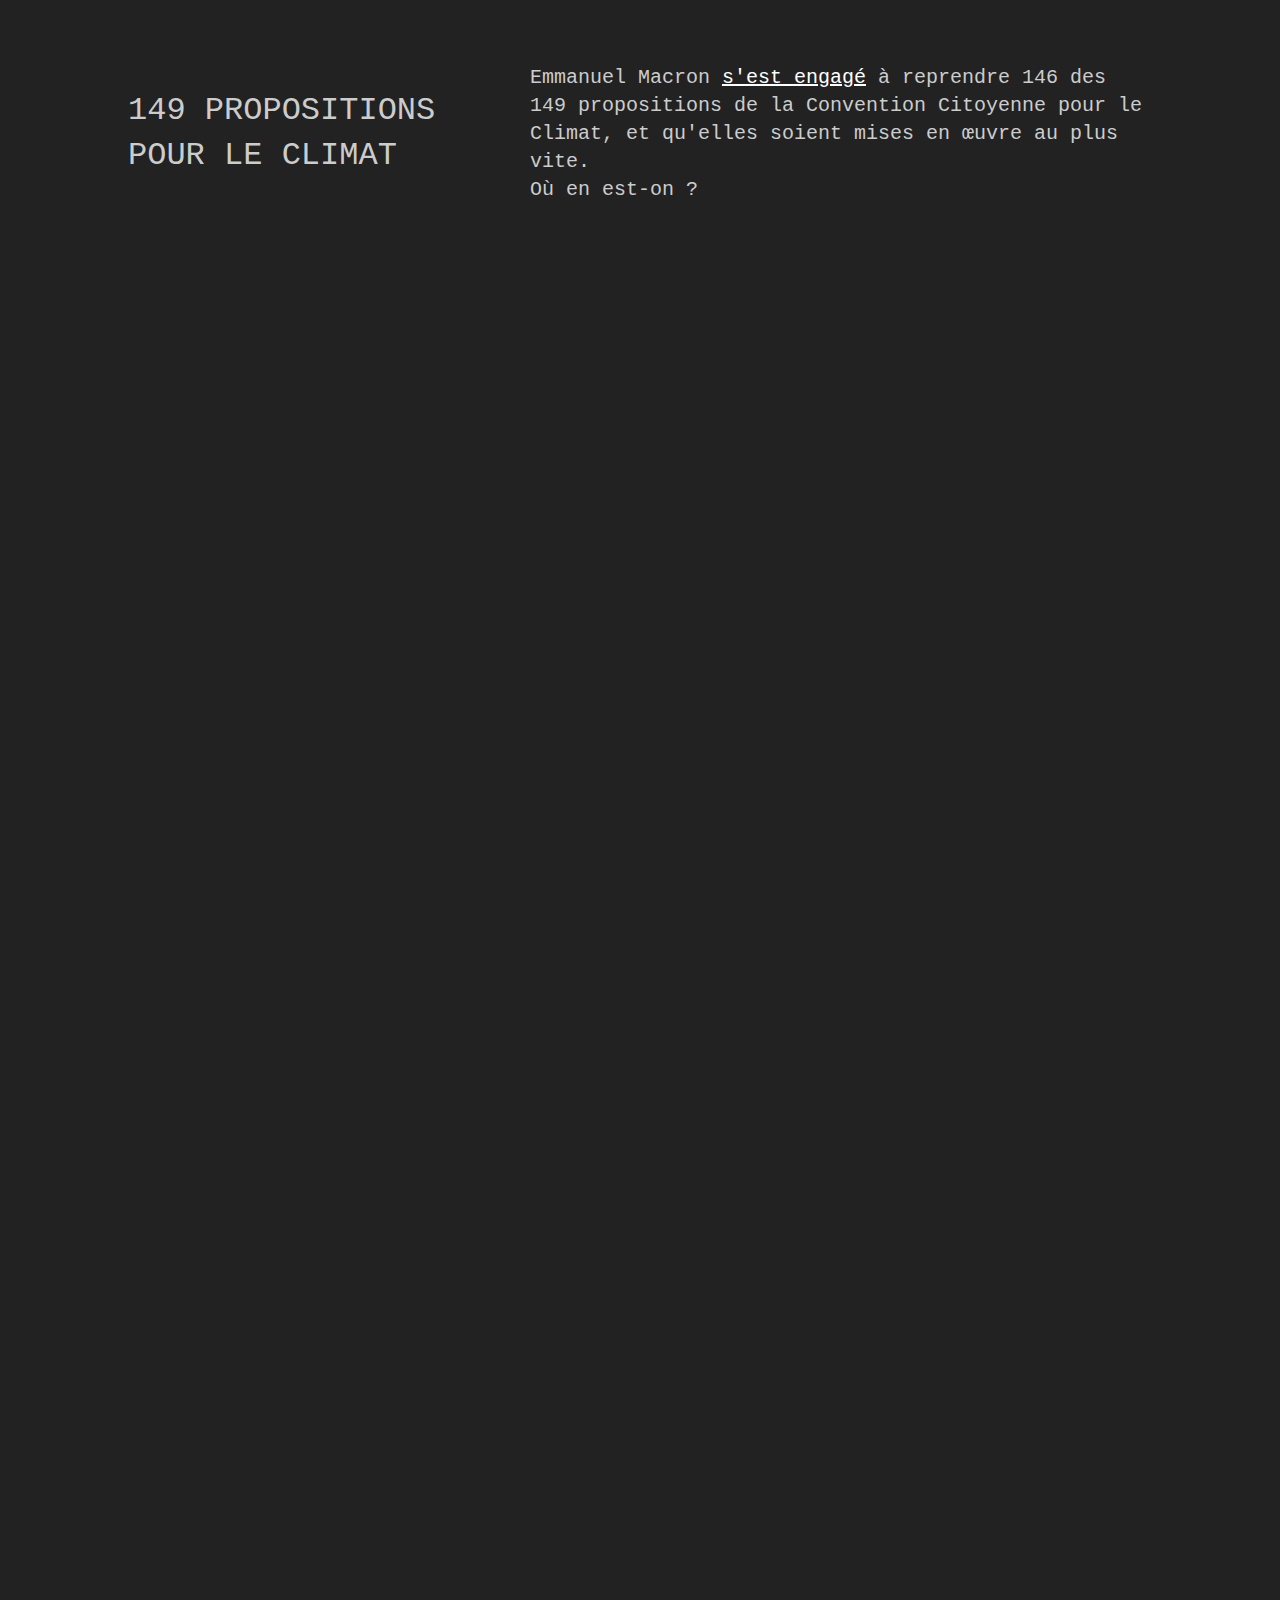
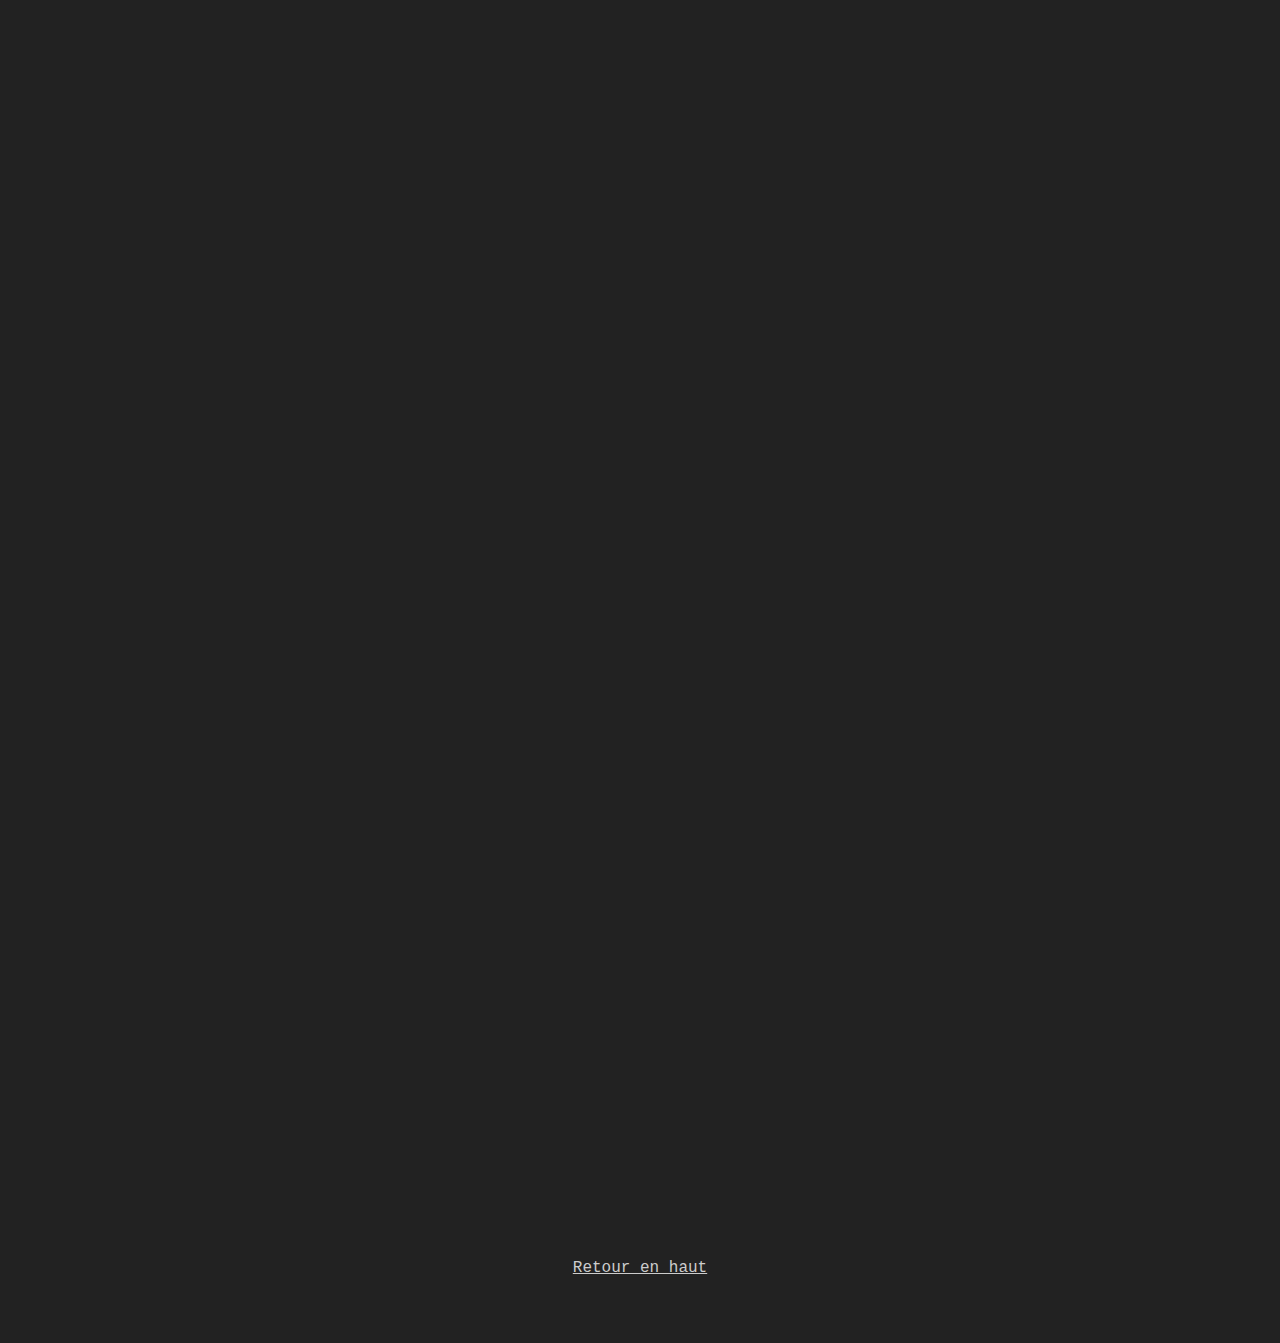
==== commit f89f3280: "Ajout de la largeur maximale, Ajout d'un retour vers le haut" ====
--- a/docs/index.html
+++ b/docs/index.html
@@ -17,67 +17,71 @@
 
 <body>
 
-<header>
-    <div id="header-gauche">149 PROPOSITIONS <br> POUR LE CLIMAT</div>
-    <div id="header-droite">Emmanuel Macron <a href="https://youtu.be/m0F-uslFshA?t=557">s'est engagé</a> à reprendre 146 des 149 propositions
-        de la Convention Citoyenne pour le Climat, et qu'elles soient mises en œuvre au plus vite.<br> Où en est-on ?
+<div id="root">
+    <header>
+        <div id="header-gauche">149 PROPOSITIONS <br> POUR LE CLIMAT</div>
+        <div id="header-droite">Emmanuel Macron <a href="https://youtu.be/m0F-uslFshA?t=557" target="_blank"
+                                                   rel="noopener">s'est engagé</a> à reprendre 146 des 149 propositions
+            de la Convention Citoyenne pour le Climat, et qu'elles soient mises en œuvre au plus vite.<br> Où en est-on
+            ?
+        </div>
+    </header>
+
+    <div class="thematique">
+        <div class="titre">CONSOMMER</div>
+        <div class="details">
+            <div class="titre"></div>
+            <div class="actualites"></div>
+        </div>
+        <div class="propositions C"></div>
     </div>
-</header>
 
-<div class="thematique">
-    <div class="titre">CONSOMMER</div>
-    <div class="details">
-        <div class="titre"></div>
-        <div class="actualites"></div>
+    <div class="thematique">
+        <div class="titre">PRODUIRE & TRAVAILLER</div>
+        <div class="details">
+            <div class="titre"></div>
+            <div class="actualites"></div>
+        </div>
+        <div class="propositions PT"></div>
     </div>
-    <div class="propositions C"></div>
+
+    <div class="thematique">
+        <div class="titre">SE DÉPLACER</div>
+        <div class="details">
+            <div class="titre"></div>
+            <div class="actualites"></div>
+        </div>
+        <div class="propositions SD-A SD-B SD-C SD-D SD-E"></div>
+    </div>
+
+    <div class="thematique">
+        <div class="titre">SE LOGER</div>
+        <div class="details">
+            <div class="titre"></div>
+            <div class="actualites"></div>
+        </div>
+        <div class="propositions SL"></div>
+    </div>
+
+    <div class="thematique">
+        <div class="titre">SE NOURRIR</div>
+        <div class="details">
+            <div class="titre"></div>
+            <div class="actualites"></div>
+        </div>
+        <div class="propositions SN"></div>
+    </div>
+
+    <div class="thematique">
+        <div class="titre">RÉFORME CONSTITUTIONNELLE</div>
+        <div class="details">
+            <div class="titre"></div>
+            <div class="actualites"></div>
+        </div>
+        <div class="propositions RC"></div>
+    </div>
+    <a class="retour-en-haut" href="#">Retour en haut</a>
 </div>
-
-<div class="thematique">
-    <div class="titre">PRODUIRE & TRAVAILLER</div>
-    <div class="details">
-        <div class="titre"></div>
-        <div class="actualites"></div>
-    </div>
-    <div class="propositions PT"></div>
-</div>
-
-<div class="thematique">
-    <div class="titre">SE DÉPLACER</div>
-    <div class="details">
-        <div class="titre"></div>
-        <div class="actualites"></div>
-    </div>
-    <div class="propositions SD-A SD-B SD-C SD-D SD-E"></div>
-</div>
-
-<div class="thematique">
-    <div class="titre">SE LOGER</div>
-    <div class="details">
-        <div class="titre"></div>
-        <div class="actualites"></div>
-    </div>
-    <div class="propositions SL"></div>
-</div>
-
-<div class="thematique">
-    <div class="titre">SE NOURRIR</div>
-    <div class="details">
-        <div class="titre"></div>
-        <div class="actualites"></div>
-    </div>
-    <div class="propositions SN"></div>
-</div>
-
-<div class="thematique">
-    <div class="titre">RÉFORME CONSTITUTIONNELLE</div>
-    <div class="details">
-        <div class="titre"></div>
-        <div class="actualites"></div>
-    </div>
-    <div class="propositions RC"></div>
-</div>
-
 </body>
 
 <script src="js/initialisation.js"></script>
--- a/docs/css/style.css
+++ b/docs/css/style.css
@@ -1,87 +1,1196 @@
 @font-face {
   font-family: "jbMono";
-  src: url("https://raw.githubusercontent.com/JetBrains/JetBrainsMono/master/web/woff/JetBrainsMono-Regular.woff") format("woff");
-}
+  src: url("https://raw.githubusercontent.com/JetBrains/JetBrainsMono/master/web/woff/JetBrainsMono-Regular.woff") format("woff"); }
+
 body {
   background-color: #222;
   color: #cccccc;
   font-family: jbMono, monospace;
-  padding: 64px 128px;
-}
-body a {
-  color: #fff;
-}
+  padding: 32px 16px; }
+  @media (min-width: 768px) and (max-width: 1023px) {
+    body {
+      padding: 32px 64px; } }
+  @media (min-width: 1024px) {
+    body {
+      padding: 64px 128px; } }
+  body a {
+    color: #fff; }
+
+#root {
+  max-width: 1840px;
+  margin: 0 auto; }
+
+.thematique, .proposition, .propositions {
+  transition: padding .3s ease-out;
+  transform: translateY(2rem);
+  opacity: 0;
+  animation: anim-fade-up .2s ease-out forwards; }
+
+.thematique:nth-child(1) {
+  animation-delay: 0.25s; }
+  .thematique:nth-child(1) .titre {
+    animation-delay: 0.35s; }
+  .thematique:nth-child(1) .proposition:nth-child(1) {
+    animation-delay: 0.36s; }
+  .thematique:nth-child(1) .proposition:nth-child(2) {
+    animation-delay: 0.37s; }
+  .thematique:nth-child(1) .proposition:nth-child(3) {
+    animation-delay: 0.38s; }
+  .thematique:nth-child(1) .proposition:nth-child(4) {
+    animation-delay: 0.39s; }
+  .thematique:nth-child(1) .proposition:nth-child(5) {
+    animation-delay: 0.4s; }
+  .thematique:nth-child(1) .proposition:nth-child(6) {
+    animation-delay: 0.41s; }
+  .thematique:nth-child(1) .proposition:nth-child(7) {
+    animation-delay: 0.42s; }
+  .thematique:nth-child(1) .proposition:nth-child(8) {
+    animation-delay: 0.43s; }
+  .thematique:nth-child(1) .proposition:nth-child(9) {
+    animation-delay: 0.44s; }
+  .thematique:nth-child(1) .proposition:nth-child(10) {
+    animation-delay: 0.45s; }
+  .thematique:nth-child(1) .proposition:nth-child(11) {
+    animation-delay: 0.46s; }
+  .thematique:nth-child(1) .proposition:nth-child(12) {
+    animation-delay: 0.47s; }
+  .thematique:nth-child(1) .proposition:nth-child(13) {
+    animation-delay: 0.48s; }
+  .thematique:nth-child(1) .proposition:nth-child(14) {
+    animation-delay: 0.49s; }
+  .thematique:nth-child(1) .proposition:nth-child(15) {
+    animation-delay: 0.5s; }
+  .thematique:nth-child(1) .proposition:nth-child(16) {
+    animation-delay: 0.51s; }
+  .thematique:nth-child(1) .proposition:nth-child(17) {
+    animation-delay: 0.52s; }
+  .thematique:nth-child(1) .proposition:nth-child(18) {
+    animation-delay: 0.53s; }
+  .thematique:nth-child(1) .proposition:nth-child(19) {
+    animation-delay: 0.54s; }
+  .thematique:nth-child(1) .proposition:nth-child(20) {
+    animation-delay: 0.55s; }
+  .thematique:nth-child(1) .proposition:nth-child(21) {
+    animation-delay: 0.56s; }
+  .thematique:nth-child(1) .proposition:nth-child(22) {
+    animation-delay: 0.57s; }
+  .thematique:nth-child(1) .proposition:nth-child(23) {
+    animation-delay: 0.58s; }
+  .thematique:nth-child(1) .proposition:nth-child(24) {
+    animation-delay: 0.59s; }
+  .thematique:nth-child(1) .proposition:nth-child(25) {
+    animation-delay: 0.6s; }
+  .thematique:nth-child(1) .proposition:nth-child(26) {
+    animation-delay: 0.61s; }
+  .thematique:nth-child(1) .proposition:nth-child(27) {
+    animation-delay: 0.62s; }
+  .thematique:nth-child(1) .proposition:nth-child(28) {
+    animation-delay: 0.63s; }
+  .thematique:nth-child(1) .proposition:nth-child(29) {
+    animation-delay: 0.64s; }
+  .thematique:nth-child(1) .proposition:nth-child(30) {
+    animation-delay: 0.65s; }
+  .thematique:nth-child(1) .proposition:nth-child(31) {
+    animation-delay: 0.66s; }
+  .thematique:nth-child(1) .proposition:nth-child(32) {
+    animation-delay: 0.67s; }
+  .thematique:nth-child(1) .proposition:nth-child(33) {
+    animation-delay: 0.68s; }
+  .thematique:nth-child(1) .proposition:nth-child(34) {
+    animation-delay: 0.69s; }
+  .thematique:nth-child(1) .proposition:nth-child(35) {
+    animation-delay: 0.7s; }
+  .thematique:nth-child(1) .proposition:nth-child(36) {
+    animation-delay: 0.71s; }
+  .thematique:nth-child(1) .proposition:nth-child(37) {
+    animation-delay: 0.72s; }
+  .thematique:nth-child(1) .proposition:nth-child(38) {
+    animation-delay: 0.73s; }
+  .thematique:nth-child(1) .proposition:nth-child(39) {
+    animation-delay: 0.74s; }
+  .thematique:nth-child(1) .proposition:nth-child(40) {
+    animation-delay: 0.75s; }
+  .thematique:nth-child(1) .proposition:nth-child(41) {
+    animation-delay: 0.76s; }
+  .thematique:nth-child(1) .proposition:nth-child(42) {
+    animation-delay: 0.77s; }
+  .thematique:nth-child(1) .proposition:nth-child(43) {
+    animation-delay: 0.78s; }
+  .thematique:nth-child(1) .proposition:nth-child(44) {
+    animation-delay: 0.79s; }
+  .thematique:nth-child(1) .proposition:nth-child(45) {
+    animation-delay: 0.8s; }
+  .thematique:nth-child(1) .proposition:nth-child(46) {
+    animation-delay: 0.81s; }
+  .thematique:nth-child(1) .proposition:nth-child(47) {
+    animation-delay: 0.82s; }
+  .thematique:nth-child(1) .proposition:nth-child(48) {
+    animation-delay: 0.83s; }
+  .thematique:nth-child(1) .proposition:nth-child(49) {
+    animation-delay: 0.84s; }
+  .thematique:nth-child(1) .proposition:nth-child(50) {
+    animation-delay: 0.85s; }
+
+.thematique:nth-child(2) {
+  animation-delay: 0.5s; }
+  .thematique:nth-child(2) .titre {
+    animation-delay: 0.6s; }
+  .thematique:nth-child(2) .proposition:nth-child(1) {
+    animation-delay: 0.61s; }
+  .thematique:nth-child(2) .proposition:nth-child(2) {
+    animation-delay: 0.62s; }
+  .thematique:nth-child(2) .proposition:nth-child(3) {
+    animation-delay: 0.63s; }
+  .thematique:nth-child(2) .proposition:nth-child(4) {
+    animation-delay: 0.64s; }
+  .thematique:nth-child(2) .proposition:nth-child(5) {
+    animation-delay: 0.65s; }
+  .thematique:nth-child(2) .proposition:nth-child(6) {
+    animation-delay: 0.66s; }
+  .thematique:nth-child(2) .proposition:nth-child(7) {
+    animation-delay: 0.67s; }
+  .thematique:nth-child(2) .proposition:nth-child(8) {
+    animation-delay: 0.68s; }
+  .thematique:nth-child(2) .proposition:nth-child(9) {
+    animation-delay: 0.69s; }
+  .thematique:nth-child(2) .proposition:nth-child(10) {
+    animation-delay: 0.7s; }
+  .thematique:nth-child(2) .proposition:nth-child(11) {
+    animation-delay: 0.71s; }
+  .thematique:nth-child(2) .proposition:nth-child(12) {
+    animation-delay: 0.72s; }
+  .thematique:nth-child(2) .proposition:nth-child(13) {
+    animation-delay: 0.73s; }
+  .thematique:nth-child(2) .proposition:nth-child(14) {
+    animation-delay: 0.74s; }
+  .thematique:nth-child(2) .proposition:nth-child(15) {
+    animation-delay: 0.75s; }
+  .thematique:nth-child(2) .proposition:nth-child(16) {
+    animation-delay: 0.76s; }
+  .thematique:nth-child(2) .proposition:nth-child(17) {
+    animation-delay: 0.77s; }
+  .thematique:nth-child(2) .proposition:nth-child(18) {
+    animation-delay: 0.78s; }
+  .thematique:nth-child(2) .proposition:nth-child(19) {
+    animation-delay: 0.79s; }
+  .thematique:nth-child(2) .proposition:nth-child(20) {
+    animation-delay: 0.8s; }
+  .thematique:nth-child(2) .proposition:nth-child(21) {
+    animation-delay: 0.81s; }
+  .thematique:nth-child(2) .proposition:nth-child(22) {
+    animation-delay: 0.82s; }
+  .thematique:nth-child(2) .proposition:nth-child(23) {
+    animation-delay: 0.83s; }
+  .thematique:nth-child(2) .proposition:nth-child(24) {
+    animation-delay: 0.84s; }
+  .thematique:nth-child(2) .proposition:nth-child(25) {
+    animation-delay: 0.85s; }
+  .thematique:nth-child(2) .proposition:nth-child(26) {
+    animation-delay: 0.86s; }
+  .thematique:nth-child(2) .proposition:nth-child(27) {
+    animation-delay: 0.87s; }
+  .thematique:nth-child(2) .proposition:nth-child(28) {
+    animation-delay: 0.88s; }
+  .thematique:nth-child(2) .proposition:nth-child(29) {
+    animation-delay: 0.89s; }
+  .thematique:nth-child(2) .proposition:nth-child(30) {
+    animation-delay: 0.9s; }
+  .thematique:nth-child(2) .proposition:nth-child(31) {
+    animation-delay: 0.91s; }
+  .thematique:nth-child(2) .proposition:nth-child(32) {
+    animation-delay: 0.92s; }
+  .thematique:nth-child(2) .proposition:nth-child(33) {
+    animation-delay: 0.93s; }
+  .thematique:nth-child(2) .proposition:nth-child(34) {
+    animation-delay: 0.94s; }
+  .thematique:nth-child(2) .proposition:nth-child(35) {
+    animation-delay: 0.95s; }
+  .thematique:nth-child(2) .proposition:nth-child(36) {
+    animation-delay: 0.96s; }
+  .thematique:nth-child(2) .proposition:nth-child(37) {
+    animation-delay: 0.97s; }
+  .thematique:nth-child(2) .proposition:nth-child(38) {
+    animation-delay: 0.98s; }
+  .thematique:nth-child(2) .proposition:nth-child(39) {
+    animation-delay: 0.99s; }
+  .thematique:nth-child(2) .proposition:nth-child(40) {
+    animation-delay: 1s; }
+  .thematique:nth-child(2) .proposition:nth-child(41) {
+    animation-delay: 1.01s; }
+  .thematique:nth-child(2) .proposition:nth-child(42) {
+    animation-delay: 1.02s; }
+  .thematique:nth-child(2) .proposition:nth-child(43) {
+    animation-delay: 1.03s; }
+  .thematique:nth-child(2) .proposition:nth-child(44) {
+    animation-delay: 1.04s; }
+  .thematique:nth-child(2) .proposition:nth-child(45) {
+    animation-delay: 1.05s; }
+  .thematique:nth-child(2) .proposition:nth-child(46) {
+    animation-delay: 1.06s; }
+  .thematique:nth-child(2) .proposition:nth-child(47) {
+    animation-delay: 1.07s; }
+  .thematique:nth-child(2) .proposition:nth-child(48) {
+    animation-delay: 1.08s; }
+  .thematique:nth-child(2) .proposition:nth-child(49) {
+    animation-delay: 1.09s; }
+  .thematique:nth-child(2) .proposition:nth-child(50) {
+    animation-delay: 1.1s; }
+
+.thematique:nth-child(3) {
+  animation-delay: 0.75s; }
+  .thematique:nth-child(3) .titre {
+    animation-delay: 0.85s; }
+  .thematique:nth-child(3) .proposition:nth-child(1) {
+    animation-delay: 0.86s; }
+  .thematique:nth-child(3) .proposition:nth-child(2) {
+    animation-delay: 0.87s; }
+  .thematique:nth-child(3) .proposition:nth-child(3) {
+    animation-delay: 0.88s; }
+  .thematique:nth-child(3) .proposition:nth-child(4) {
+    animation-delay: 0.89s; }
+  .thematique:nth-child(3) .proposition:nth-child(5) {
+    animation-delay: 0.9s; }
+  .thematique:nth-child(3) .proposition:nth-child(6) {
+    animation-delay: 0.91s; }
+  .thematique:nth-child(3) .proposition:nth-child(7) {
+    animation-delay: 0.92s; }
+  .thematique:nth-child(3) .proposition:nth-child(8) {
+    animation-delay: 0.93s; }
+  .thematique:nth-child(3) .proposition:nth-child(9) {
+    animation-delay: 0.94s; }
+  .thematique:nth-child(3) .proposition:nth-child(10) {
+    animation-delay: 0.95s; }
+  .thematique:nth-child(3) .proposition:nth-child(11) {
+    animation-delay: 0.96s; }
+  .thematique:nth-child(3) .proposition:nth-child(12) {
+    animation-delay: 0.97s; }
+  .thematique:nth-child(3) .proposition:nth-child(13) {
+    animation-delay: 0.98s; }
+  .thematique:nth-child(3) .proposition:nth-child(14) {
+    animation-delay: 0.99s; }
+  .thematique:nth-child(3) .proposition:nth-child(15) {
+    animation-delay: 1s; }
+  .thematique:nth-child(3) .proposition:nth-child(16) {
+    animation-delay: 1.01s; }
+  .thematique:nth-child(3) .proposition:nth-child(17) {
+    animation-delay: 1.02s; }
+  .thematique:nth-child(3) .proposition:nth-child(18) {
+    animation-delay: 1.03s; }
+  .thematique:nth-child(3) .proposition:nth-child(19) {
+    animation-delay: 1.04s; }
+  .thematique:nth-child(3) .proposition:nth-child(20) {
+    animation-delay: 1.05s; }
+  .thematique:nth-child(3) .proposition:nth-child(21) {
+    animation-delay: 1.06s; }
+  .thematique:nth-child(3) .proposition:nth-child(22) {
+    animation-delay: 1.07s; }
+  .thematique:nth-child(3) .proposition:nth-child(23) {
+    animation-delay: 1.08s; }
+  .thematique:nth-child(3) .proposition:nth-child(24) {
+    animation-delay: 1.09s; }
+  .thematique:nth-child(3) .proposition:nth-child(25) {
+    animation-delay: 1.1s; }
+  .thematique:nth-child(3) .proposition:nth-child(26) {
+    animation-delay: 1.11s; }
+  .thematique:nth-child(3) .proposition:nth-child(27) {
+    animation-delay: 1.12s; }
+  .thematique:nth-child(3) .proposition:nth-child(28) {
+    animation-delay: 1.13s; }
+  .thematique:nth-child(3) .proposition:nth-child(29) {
+    animation-delay: 1.14s; }
+  .thematique:nth-child(3) .proposition:nth-child(30) {
+    animation-delay: 1.15s; }
+  .thematique:nth-child(3) .proposition:nth-child(31) {
+    animation-delay: 1.16s; }
+  .thematique:nth-child(3) .proposition:nth-child(32) {
+    animation-delay: 1.17s; }
+  .thematique:nth-child(3) .proposition:nth-child(33) {
+    animation-delay: 1.18s; }
+  .thematique:nth-child(3) .proposition:nth-child(34) {
+    animation-delay: 1.19s; }
+  .thematique:nth-child(3) .proposition:nth-child(35) {
+    animation-delay: 1.2s; }
+  .thematique:nth-child(3) .proposition:nth-child(36) {
+    animation-delay: 1.21s; }
+  .thematique:nth-child(3) .proposition:nth-child(37) {
+    animation-delay: 1.22s; }
+  .thematique:nth-child(3) .proposition:nth-child(38) {
+    animation-delay: 1.23s; }
+  .thematique:nth-child(3) .proposition:nth-child(39) {
+    animation-delay: 1.24s; }
+  .thematique:nth-child(3) .proposition:nth-child(40) {
+    animation-delay: 1.25s; }
+  .thematique:nth-child(3) .proposition:nth-child(41) {
+    animation-delay: 1.26s; }
+  .thematique:nth-child(3) .proposition:nth-child(42) {
+    animation-delay: 1.27s; }
+  .thematique:nth-child(3) .proposition:nth-child(43) {
+    animation-delay: 1.28s; }
+  .thematique:nth-child(3) .proposition:nth-child(44) {
+    animation-delay: 1.29s; }
+  .thematique:nth-child(3) .proposition:nth-child(45) {
+    animation-delay: 1.3s; }
+  .thematique:nth-child(3) .proposition:nth-child(46) {
+    animation-delay: 1.31s; }
+  .thematique:nth-child(3) .proposition:nth-child(47) {
+    animation-delay: 1.32s; }
+  .thematique:nth-child(3) .proposition:nth-child(48) {
+    animation-delay: 1.33s; }
+  .thematique:nth-child(3) .proposition:nth-child(49) {
+    animation-delay: 1.34s; }
+  .thematique:nth-child(3) .proposition:nth-child(50) {
+    animation-delay: 1.35s; }
+
+.thematique:nth-child(4) {
+  animation-delay: 1s; }
+  .thematique:nth-child(4) .titre {
+    animation-delay: 1.1s; }
+  .thematique:nth-child(4) .proposition:nth-child(1) {
+    animation-delay: 1.11s; }
+  .thematique:nth-child(4) .proposition:nth-child(2) {
+    animation-delay: 1.12s; }
+  .thematique:nth-child(4) .proposition:nth-child(3) {
+    animation-delay: 1.13s; }
+  .thematique:nth-child(4) .proposition:nth-child(4) {
+    animation-delay: 1.14s; }
+  .thematique:nth-child(4) .proposition:nth-child(5) {
+    animation-delay: 1.15s; }
+  .thematique:nth-child(4) .proposition:nth-child(6) {
+    animation-delay: 1.16s; }
+  .thematique:nth-child(4) .proposition:nth-child(7) {
+    animation-delay: 1.17s; }
+  .thematique:nth-child(4) .proposition:nth-child(8) {
+    animation-delay: 1.18s; }
+  .thematique:nth-child(4) .proposition:nth-child(9) {
+    animation-delay: 1.19s; }
+  .thematique:nth-child(4) .proposition:nth-child(10) {
+    animation-delay: 1.2s; }
+  .thematique:nth-child(4) .proposition:nth-child(11) {
+    animation-delay: 1.21s; }
+  .thematique:nth-child(4) .proposition:nth-child(12) {
+    animation-delay: 1.22s; }
+  .thematique:nth-child(4) .proposition:nth-child(13) {
+    animation-delay: 1.23s; }
+  .thematique:nth-child(4) .proposition:nth-child(14) {
+    animation-delay: 1.24s; }
+  .thematique:nth-child(4) .proposition:nth-child(15) {
+    animation-delay: 1.25s; }
+  .thematique:nth-child(4) .proposition:nth-child(16) {
+    animation-delay: 1.26s; }
+  .thematique:nth-child(4) .proposition:nth-child(17) {
+    animation-delay: 1.27s; }
+  .thematique:nth-child(4) .proposition:nth-child(18) {
+    animation-delay: 1.28s; }
+  .thematique:nth-child(4) .proposition:nth-child(19) {
+    animation-delay: 1.29s; }
+  .thematique:nth-child(4) .proposition:nth-child(20) {
+    animation-delay: 1.3s; }
+  .thematique:nth-child(4) .proposition:nth-child(21) {
+    animation-delay: 1.31s; }
+  .thematique:nth-child(4) .proposition:nth-child(22) {
+    animation-delay: 1.32s; }
+  .thematique:nth-child(4) .proposition:nth-child(23) {
+    animation-delay: 1.33s; }
+  .thematique:nth-child(4) .proposition:nth-child(24) {
+    animation-delay: 1.34s; }
+  .thematique:nth-child(4) .proposition:nth-child(25) {
+    animation-delay: 1.35s; }
+  .thematique:nth-child(4) .proposition:nth-child(26) {
+    animation-delay: 1.36s; }
+  .thematique:nth-child(4) .proposition:nth-child(27) {
+    animation-delay: 1.37s; }
+  .thematique:nth-child(4) .proposition:nth-child(28) {
+    animation-delay: 1.38s; }
+  .thematique:nth-child(4) .proposition:nth-child(29) {
+    animation-delay: 1.39s; }
+  .thematique:nth-child(4) .proposition:nth-child(30) {
+    animation-delay: 1.4s; }
+  .thematique:nth-child(4) .proposition:nth-child(31) {
+    animation-delay: 1.41s; }
+  .thematique:nth-child(4) .proposition:nth-child(32) {
+    animation-delay: 1.42s; }
+  .thematique:nth-child(4) .proposition:nth-child(33) {
+    animation-delay: 1.43s; }
+  .thematique:nth-child(4) .proposition:nth-child(34) {
+    animation-delay: 1.44s; }
+  .thematique:nth-child(4) .proposition:nth-child(35) {
+    animation-delay: 1.45s; }
+  .thematique:nth-child(4) .proposition:nth-child(36) {
+    animation-delay: 1.46s; }
+  .thematique:nth-child(4) .proposition:nth-child(37) {
+    animation-delay: 1.47s; }
+  .thematique:nth-child(4) .proposition:nth-child(38) {
+    animation-delay: 1.48s; }
+  .thematique:nth-child(4) .proposition:nth-child(39) {
+    animation-delay: 1.49s; }
+  .thematique:nth-child(4) .proposition:nth-child(40) {
+    animation-delay: 1.5s; }
+  .thematique:nth-child(4) .proposition:nth-child(41) {
+    animation-delay: 1.51s; }
+  .thematique:nth-child(4) .proposition:nth-child(42) {
+    animation-delay: 1.52s; }
+  .thematique:nth-child(4) .proposition:nth-child(43) {
+    animation-delay: 1.53s; }
+  .thematique:nth-child(4) .proposition:nth-child(44) {
+    animation-delay: 1.54s; }
+  .thematique:nth-child(4) .proposition:nth-child(45) {
+    animation-delay: 1.55s; }
+  .thematique:nth-child(4) .proposition:nth-child(46) {
+    animation-delay: 1.56s; }
+  .thematique:nth-child(4) .proposition:nth-child(47) {
+    animation-delay: 1.57s; }
+  .thematique:nth-child(4) .proposition:nth-child(48) {
+    animation-delay: 1.58s; }
+  .thematique:nth-child(4) .proposition:nth-child(49) {
+    animation-delay: 1.59s; }
+  .thematique:nth-child(4) .proposition:nth-child(50) {
+    animation-delay: 1.6s; }
+
+.thematique:nth-child(5) {
+  animation-delay: 1.25s; }
+  .thematique:nth-child(5) .titre {
+    animation-delay: 1.35s; }
+  .thematique:nth-child(5) .proposition:nth-child(1) {
+    animation-delay: 1.36s; }
+  .thematique:nth-child(5) .proposition:nth-child(2) {
+    animation-delay: 1.37s; }
+  .thematique:nth-child(5) .proposition:nth-child(3) {
+    animation-delay: 1.38s; }
+  .thematique:nth-child(5) .proposition:nth-child(4) {
+    animation-delay: 1.39s; }
+  .thematique:nth-child(5) .proposition:nth-child(5) {
+    animation-delay: 1.4s; }
+  .thematique:nth-child(5) .proposition:nth-child(6) {
+    animation-delay: 1.41s; }
+  .thematique:nth-child(5) .proposition:nth-child(7) {
+    animation-delay: 1.42s; }
+  .thematique:nth-child(5) .proposition:nth-child(8) {
+    animation-delay: 1.43s; }
+  .thematique:nth-child(5) .proposition:nth-child(9) {
+    animation-delay: 1.44s; }
+  .thematique:nth-child(5) .proposition:nth-child(10) {
+    animation-delay: 1.45s; }
+  .thematique:nth-child(5) .proposition:nth-child(11) {
+    animation-delay: 1.46s; }
+  .thematique:nth-child(5) .proposition:nth-child(12) {
+    animation-delay: 1.47s; }
+  .thematique:nth-child(5) .proposition:nth-child(13) {
+    animation-delay: 1.48s; }
+  .thematique:nth-child(5) .proposition:nth-child(14) {
+    animation-delay: 1.49s; }
+  .thematique:nth-child(5) .proposition:nth-child(15) {
+    animation-delay: 1.5s; }
+  .thematique:nth-child(5) .proposition:nth-child(16) {
+    animation-delay: 1.51s; }
+  .thematique:nth-child(5) .proposition:nth-child(17) {
+    animation-delay: 1.52s; }
+  .thematique:nth-child(5) .proposition:nth-child(18) {
+    animation-delay: 1.53s; }
+  .thematique:nth-child(5) .proposition:nth-child(19) {
+    animation-delay: 1.54s; }
+  .thematique:nth-child(5) .proposition:nth-child(20) {
+    animation-delay: 1.55s; }
+  .thematique:nth-child(5) .proposition:nth-child(21) {
+    animation-delay: 1.56s; }
+  .thematique:nth-child(5) .proposition:nth-child(22) {
+    animation-delay: 1.57s; }
+  .thematique:nth-child(5) .proposition:nth-child(23) {
+    animation-delay: 1.58s; }
+  .thematique:nth-child(5) .proposition:nth-child(24) {
+    animation-delay: 1.59s; }
+  .thematique:nth-child(5) .proposition:nth-child(25) {
+    animation-delay: 1.6s; }
+  .thematique:nth-child(5) .proposition:nth-child(26) {
+    animation-delay: 1.61s; }
+  .thematique:nth-child(5) .proposition:nth-child(27) {
+    animation-delay: 1.62s; }
+  .thematique:nth-child(5) .proposition:nth-child(28) {
+    animation-delay: 1.63s; }
+  .thematique:nth-child(5) .proposition:nth-child(29) {
+    animation-delay: 1.64s; }
+  .thematique:nth-child(5) .proposition:nth-child(30) {
+    animation-delay: 1.65s; }
+  .thematique:nth-child(5) .proposition:nth-child(31) {
+    animation-delay: 1.66s; }
+  .thematique:nth-child(5) .proposition:nth-child(32) {
+    animation-delay: 1.67s; }
+  .thematique:nth-child(5) .proposition:nth-child(33) {
+    animation-delay: 1.68s; }
+  .thematique:nth-child(5) .proposition:nth-child(34) {
+    animation-delay: 1.69s; }
+  .thematique:nth-child(5) .proposition:nth-child(35) {
+    animation-delay: 1.7s; }
+  .thematique:nth-child(5) .proposition:nth-child(36) {
+    animation-delay: 1.71s; }
+  .thematique:nth-child(5) .proposition:nth-child(37) {
+    animation-delay: 1.72s; }
+  .thematique:nth-child(5) .proposition:nth-child(38) {
+    animation-delay: 1.73s; }
+  .thematique:nth-child(5) .proposition:nth-child(39) {
+    animation-delay: 1.74s; }
+  .thematique:nth-child(5) .proposition:nth-child(40) {
+    animation-delay: 1.75s; }
+  .thematique:nth-child(5) .proposition:nth-child(41) {
+    animation-delay: 1.76s; }
+  .thematique:nth-child(5) .proposition:nth-child(42) {
+    animation-delay: 1.77s; }
+  .thematique:nth-child(5) .proposition:nth-child(43) {
+    animation-delay: 1.78s; }
+  .thematique:nth-child(5) .proposition:nth-child(44) {
+    animation-delay: 1.79s; }
+  .thematique:nth-child(5) .proposition:nth-child(45) {
+    animation-delay: 1.8s; }
+  .thematique:nth-child(5) .proposition:nth-child(46) {
+    animation-delay: 1.81s; }
+  .thematique:nth-child(5) .proposition:nth-child(47) {
+    animation-delay: 1.82s; }
+  .thematique:nth-child(5) .proposition:nth-child(48) {
+    animation-delay: 1.83s; }
+  .thematique:nth-child(5) .proposition:nth-child(49) {
+    animation-delay: 1.84s; }
+  .thematique:nth-child(5) .proposition:nth-child(50) {
+    animation-delay: 1.85s; }
+
+.thematique:nth-child(6) {
+  animation-delay: 1.5s; }
+  .thematique:nth-child(6) .titre {
+    animation-delay: 1.6s; }
+  .thematique:nth-child(6) .proposition:nth-child(1) {
+    animation-delay: 1.61s; }
+  .thematique:nth-child(6) .proposition:nth-child(2) {
+    animation-delay: 1.62s; }
+  .thematique:nth-child(6) .proposition:nth-child(3) {
+    animation-delay: 1.63s; }
+  .thematique:nth-child(6) .proposition:nth-child(4) {
+    animation-delay: 1.64s; }
+  .thematique:nth-child(6) .proposition:nth-child(5) {
+    animation-delay: 1.65s; }
+  .thematique:nth-child(6) .proposition:nth-child(6) {
+    animation-delay: 1.66s; }
+  .thematique:nth-child(6) .proposition:nth-child(7) {
+    animation-delay: 1.67s; }
+  .thematique:nth-child(6) .proposition:nth-child(8) {
+    animation-delay: 1.68s; }
+  .thematique:nth-child(6) .proposition:nth-child(9) {
+    animation-delay: 1.69s; }
+  .thematique:nth-child(6) .proposition:nth-child(10) {
+    animation-delay: 1.7s; }
+  .thematique:nth-child(6) .proposition:nth-child(11) {
+    animation-delay: 1.71s; }
+  .thematique:nth-child(6) .proposition:nth-child(12) {
+    animation-delay: 1.72s; }
+  .thematique:nth-child(6) .proposition:nth-child(13) {
+    animation-delay: 1.73s; }
+  .thematique:nth-child(6) .proposition:nth-child(14) {
+    animation-delay: 1.74s; }
+  .thematique:nth-child(6) .proposition:nth-child(15) {
+    animation-delay: 1.75s; }
+  .thematique:nth-child(6) .proposition:nth-child(16) {
+    animation-delay: 1.76s; }
+  .thematique:nth-child(6) .proposition:nth-child(17) {
+    animation-delay: 1.77s; }
+  .thematique:nth-child(6) .proposition:nth-child(18) {
+    animation-delay: 1.78s; }
+  .thematique:nth-child(6) .proposition:nth-child(19) {
+    animation-delay: 1.79s; }
+  .thematique:nth-child(6) .proposition:nth-child(20) {
+    animation-delay: 1.8s; }
+  .thematique:nth-child(6) .proposition:nth-child(21) {
+    animation-delay: 1.81s; }
+  .thematique:nth-child(6) .proposition:nth-child(22) {
+    animation-delay: 1.82s; }
+  .thematique:nth-child(6) .proposition:nth-child(23) {
+    animation-delay: 1.83s; }
+  .thematique:nth-child(6) .proposition:nth-child(24) {
+    animation-delay: 1.84s; }
+  .thematique:nth-child(6) .proposition:nth-child(25) {
+    animation-delay: 1.85s; }
+  .thematique:nth-child(6) .proposition:nth-child(26) {
+    animation-delay: 1.86s; }
+  .thematique:nth-child(6) .proposition:nth-child(27) {
+    animation-delay: 1.87s; }
+  .thematique:nth-child(6) .proposition:nth-child(28) {
+    animation-delay: 1.88s; }
+  .thematique:nth-child(6) .proposition:nth-child(29) {
+    animation-delay: 1.89s; }
+  .thematique:nth-child(6) .proposition:nth-child(30) {
+    animation-delay: 1.9s; }
+  .thematique:nth-child(6) .proposition:nth-child(31) {
+    animation-delay: 1.91s; }
+  .thematique:nth-child(6) .proposition:nth-child(32) {
+    animation-delay: 1.92s; }
+  .thematique:nth-child(6) .proposition:nth-child(33) {
+    animation-delay: 1.93s; }
+  .thematique:nth-child(6) .proposition:nth-child(34) {
+    animation-delay: 1.94s; }
+  .thematique:nth-child(6) .proposition:nth-child(35) {
+    animation-delay: 1.95s; }
+  .thematique:nth-child(6) .proposition:nth-child(36) {
+    animation-delay: 1.96s; }
+  .thematique:nth-child(6) .proposition:nth-child(37) {
+    animation-delay: 1.97s; }
+  .thematique:nth-child(6) .proposition:nth-child(38) {
+    animation-delay: 1.98s; }
+  .thematique:nth-child(6) .proposition:nth-child(39) {
+    animation-delay: 1.99s; }
+  .thematique:nth-child(6) .proposition:nth-child(40) {
+    animation-delay: 2s; }
+  .thematique:nth-child(6) .proposition:nth-child(41) {
+    animation-delay: 2.01s; }
+  .thematique:nth-child(6) .proposition:nth-child(42) {
+    animation-delay: 2.02s; }
+  .thematique:nth-child(6) .proposition:nth-child(43) {
+    animation-delay: 2.03s; }
+  .thematique:nth-child(6) .proposition:nth-child(44) {
+    animation-delay: 2.04s; }
+  .thematique:nth-child(6) .proposition:nth-child(45) {
+    animation-delay: 2.05s; }
+  .thematique:nth-child(6) .proposition:nth-child(46) {
+    animation-delay: 2.06s; }
+  .thematique:nth-child(6) .proposition:nth-child(47) {
+    animation-delay: 2.07s; }
+  .thematique:nth-child(6) .proposition:nth-child(48) {
+    animation-delay: 2.08s; }
+  .thematique:nth-child(6) .proposition:nth-child(49) {
+    animation-delay: 2.09s; }
+  .thematique:nth-child(6) .proposition:nth-child(50) {
+    animation-delay: 2.1s; }
+
+.thematique:nth-child(7) {
+  animation-delay: 1.75s; }
+  .thematique:nth-child(7) .titre {
+    animation-delay: 1.85s; }
+  .thematique:nth-child(7) .proposition:nth-child(1) {
+    animation-delay: 1.86s; }
+  .thematique:nth-child(7) .proposition:nth-child(2) {
+    animation-delay: 1.87s; }
+  .thematique:nth-child(7) .proposition:nth-child(3) {
+    animation-delay: 1.88s; }
+  .thematique:nth-child(7) .proposition:nth-child(4) {
+    animation-delay: 1.89s; }
+  .thematique:nth-child(7) .proposition:nth-child(5) {
+    animation-delay: 1.9s; }
+  .thematique:nth-child(7) .proposition:nth-child(6) {
+    animation-delay: 1.91s; }
+  .thematique:nth-child(7) .proposition:nth-child(7) {
+    animation-delay: 1.92s; }
+  .thematique:nth-child(7) .proposition:nth-child(8) {
+    animation-delay: 1.93s; }
+  .thematique:nth-child(7) .proposition:nth-child(9) {
+    animation-delay: 1.94s; }
+  .thematique:nth-child(7) .proposition:nth-child(10) {
+    animation-delay: 1.95s; }
+  .thematique:nth-child(7) .proposition:nth-child(11) {
+    animation-delay: 1.96s; }
+  .thematique:nth-child(7) .proposition:nth-child(12) {
+    animation-delay: 1.97s; }
+  .thematique:nth-child(7) .proposition:nth-child(13) {
+    animation-delay: 1.98s; }
+  .thematique:nth-child(7) .proposition:nth-child(14) {
+    animation-delay: 1.99s; }
+  .thematique:nth-child(7) .proposition:nth-child(15) {
+    animation-delay: 2s; }
+  .thematique:nth-child(7) .proposition:nth-child(16) {
+    animation-delay: 2.01s; }
+  .thematique:nth-child(7) .proposition:nth-child(17) {
+    animation-delay: 2.02s; }
+  .thematique:nth-child(7) .proposition:nth-child(18) {
+    animation-delay: 2.03s; }
+  .thematique:nth-child(7) .proposition:nth-child(19) {
+    animation-delay: 2.04s; }
+  .thematique:nth-child(7) .proposition:nth-child(20) {
+    animation-delay: 2.05s; }
+  .thematique:nth-child(7) .proposition:nth-child(21) {
+    animation-delay: 2.06s; }
+  .thematique:nth-child(7) .proposition:nth-child(22) {
+    animation-delay: 2.07s; }
+  .thematique:nth-child(7) .proposition:nth-child(23) {
+    animation-delay: 2.08s; }
+  .thematique:nth-child(7) .proposition:nth-child(24) {
+    animation-delay: 2.09s; }
+  .thematique:nth-child(7) .proposition:nth-child(25) {
+    animation-delay: 2.1s; }
+  .thematique:nth-child(7) .proposition:nth-child(26) {
+    animation-delay: 2.11s; }
+  .thematique:nth-child(7) .proposition:nth-child(27) {
+    animation-delay: 2.12s; }
+  .thematique:nth-child(7) .proposition:nth-child(28) {
+    animation-delay: 2.13s; }
+  .thematique:nth-child(7) .proposition:nth-child(29) {
+    animation-delay: 2.14s; }
+  .thematique:nth-child(7) .proposition:nth-child(30) {
+    animation-delay: 2.15s; }
+  .thematique:nth-child(7) .proposition:nth-child(31) {
+    animation-delay: 2.16s; }
+  .thematique:nth-child(7) .proposition:nth-child(32) {
+    animation-delay: 2.17s; }
+  .thematique:nth-child(7) .proposition:nth-child(33) {
+    animation-delay: 2.18s; }
+  .thematique:nth-child(7) .proposition:nth-child(34) {
+    animation-delay: 2.19s; }
+  .thematique:nth-child(7) .proposition:nth-child(35) {
+    animation-delay: 2.2s; }
+  .thematique:nth-child(7) .proposition:nth-child(36) {
+    animation-delay: 2.21s; }
+  .thematique:nth-child(7) .proposition:nth-child(37) {
+    animation-delay: 2.22s; }
+  .thematique:nth-child(7) .proposition:nth-child(38) {
+    animation-delay: 2.23s; }
+  .thematique:nth-child(7) .proposition:nth-child(39) {
+    animation-delay: 2.24s; }
+  .thematique:nth-child(7) .proposition:nth-child(40) {
+    animation-delay: 2.25s; }
+  .thematique:nth-child(7) .proposition:nth-child(41) {
+    animation-delay: 2.26s; }
+  .thematique:nth-child(7) .proposition:nth-child(42) {
+    animation-delay: 2.27s; }
+  .thematique:nth-child(7) .proposition:nth-child(43) {
+    animation-delay: 2.28s; }
+  .thematique:nth-child(7) .proposition:nth-child(44) {
+    animation-delay: 2.29s; }
+  .thematique:nth-child(7) .proposition:nth-child(45) {
+    animation-delay: 2.3s; }
+  .thematique:nth-child(7) .proposition:nth-child(46) {
+    animation-delay: 2.31s; }
+  .thematique:nth-child(7) .proposition:nth-child(47) {
+    animation-delay: 2.32s; }
+  .thematique:nth-child(7) .proposition:nth-child(48) {
+    animation-delay: 2.33s; }
+  .thematique:nth-child(7) .proposition:nth-child(49) {
+    animation-delay: 2.34s; }
+  .thematique:nth-child(7) .proposition:nth-child(50) {
+    animation-delay: 2.35s; }
+
+.thematique:nth-child(8) {
+  animation-delay: 2s; }
+  .thematique:nth-child(8) .titre {
+    animation-delay: 2.1s; }
+  .thematique:nth-child(8) .proposition:nth-child(1) {
+    animation-delay: 2.11s; }
+  .thematique:nth-child(8) .proposition:nth-child(2) {
+    animation-delay: 2.12s; }
+  .thematique:nth-child(8) .proposition:nth-child(3) {
+    animation-delay: 2.13s; }
+  .thematique:nth-child(8) .proposition:nth-child(4) {
+    animation-delay: 2.14s; }
+  .thematique:nth-child(8) .proposition:nth-child(5) {
+    animation-delay: 2.15s; }
+  .thematique:nth-child(8) .proposition:nth-child(6) {
+    animation-delay: 2.16s; }
+  .thematique:nth-child(8) .proposition:nth-child(7) {
+    animation-delay: 2.17s; }
+  .thematique:nth-child(8) .proposition:nth-child(8) {
+    animation-delay: 2.18s; }
+  .thematique:nth-child(8) .proposition:nth-child(9) {
+    animation-delay: 2.19s; }
+  .thematique:nth-child(8) .proposition:nth-child(10) {
+    animation-delay: 2.2s; }
+  .thematique:nth-child(8) .proposition:nth-child(11) {
+    animation-delay: 2.21s; }
+  .thematique:nth-child(8) .proposition:nth-child(12) {
+    animation-delay: 2.22s; }
+  .thematique:nth-child(8) .proposition:nth-child(13) {
+    animation-delay: 2.23s; }
+  .thematique:nth-child(8) .proposition:nth-child(14) {
+    animation-delay: 2.24s; }
+  .thematique:nth-child(8) .proposition:nth-child(15) {
+    animation-delay: 2.25s; }
+  .thematique:nth-child(8) .proposition:nth-child(16) {
+    animation-delay: 2.26s; }
+  .thematique:nth-child(8) .proposition:nth-child(17) {
+    animation-delay: 2.27s; }
+  .thematique:nth-child(8) .proposition:nth-child(18) {
+    animation-delay: 2.28s; }
+  .thematique:nth-child(8) .proposition:nth-child(19) {
+    animation-delay: 2.29s; }
+  .thematique:nth-child(8) .proposition:nth-child(20) {
+    animation-delay: 2.3s; }
+  .thematique:nth-child(8) .proposition:nth-child(21) {
+    animation-delay: 2.31s; }
+  .thematique:nth-child(8) .proposition:nth-child(22) {
+    animation-delay: 2.32s; }
+  .thematique:nth-child(8) .proposition:nth-child(23) {
+    animation-delay: 2.33s; }
+  .thematique:nth-child(8) .proposition:nth-child(24) {
+    animation-delay: 2.34s; }
+  .thematique:nth-child(8) .proposition:nth-child(25) {
+    animation-delay: 2.35s; }
+  .thematique:nth-child(8) .proposition:nth-child(26) {
+    animation-delay: 2.36s; }
+  .thematique:nth-child(8) .proposition:nth-child(27) {
+    animation-delay: 2.37s; }
+  .thematique:nth-child(8) .proposition:nth-child(28) {
+    animation-delay: 2.38s; }
+  .thematique:nth-child(8) .proposition:nth-child(29) {
+    animation-delay: 2.39s; }
+  .thematique:nth-child(8) .proposition:nth-child(30) {
+    animation-delay: 2.4s; }
+  .thematique:nth-child(8) .proposition:nth-child(31) {
+    animation-delay: 2.41s; }
+  .thematique:nth-child(8) .proposition:nth-child(32) {
+    animation-delay: 2.42s; }
+  .thematique:nth-child(8) .proposition:nth-child(33) {
+    animation-delay: 2.43s; }
+  .thematique:nth-child(8) .proposition:nth-child(34) {
+    animation-delay: 2.44s; }
+  .thematique:nth-child(8) .proposition:nth-child(35) {
+    animation-delay: 2.45s; }
+  .thematique:nth-child(8) .proposition:nth-child(36) {
+    animation-delay: 2.46s; }
+  .thematique:nth-child(8) .proposition:nth-child(37) {
+    animation-delay: 2.47s; }
+  .thematique:nth-child(8) .proposition:nth-child(38) {
+    animation-delay: 2.48s; }
+  .thematique:nth-child(8) .proposition:nth-child(39) {
+    animation-delay: 2.49s; }
+  .thematique:nth-child(8) .proposition:nth-child(40) {
+    animation-delay: 2.5s; }
+  .thematique:nth-child(8) .proposition:nth-child(41) {
+    animation-delay: 2.51s; }
+  .thematique:nth-child(8) .proposition:nth-child(42) {
+    animation-delay: 2.52s; }
+  .thematique:nth-child(8) .proposition:nth-child(43) {
+    animation-delay: 2.53s; }
+  .thematique:nth-child(8) .proposition:nth-child(44) {
+    animation-delay: 2.54s; }
+  .thematique:nth-child(8) .proposition:nth-child(45) {
+    animation-delay: 2.55s; }
+  .thematique:nth-child(8) .proposition:nth-child(46) {
+    animation-delay: 2.56s; }
+  .thematique:nth-child(8) .proposition:nth-child(47) {
+    animation-delay: 2.57s; }
+  .thematique:nth-child(8) .proposition:nth-child(48) {
+    animation-delay: 2.58s; }
+  .thematique:nth-child(8) .proposition:nth-child(49) {
+    animation-delay: 2.59s; }
+  .thematique:nth-child(8) .proposition:nth-child(50) {
+    animation-delay: 2.6s; }
+
+.thematique:nth-child(9) {
+  animation-delay: 2.25s; }
+  .thematique:nth-child(9) .titre {
+    animation-delay: 2.35s; }
+  .thematique:nth-child(9) .proposition:nth-child(1) {
+    animation-delay: 2.36s; }
+  .thematique:nth-child(9) .proposition:nth-child(2) {
+    animation-delay: 2.37s; }
+  .thematique:nth-child(9) .proposition:nth-child(3) {
+    animation-delay: 2.38s; }
+  .thematique:nth-child(9) .proposition:nth-child(4) {
+    animation-delay: 2.39s; }
+  .thematique:nth-child(9) .proposition:nth-child(5) {
+    animation-delay: 2.4s; }
+  .thematique:nth-child(9) .proposition:nth-child(6) {
+    animation-delay: 2.41s; }
+  .thematique:nth-child(9) .proposition:nth-child(7) {
+    animation-delay: 2.42s; }
+  .thematique:nth-child(9) .proposition:nth-child(8) {
+    animation-delay: 2.43s; }
+  .thematique:nth-child(9) .proposition:nth-child(9) {
+    animation-delay: 2.44s; }
+  .thematique:nth-child(9) .proposition:nth-child(10) {
+    animation-delay: 2.45s; }
+  .thematique:nth-child(9) .proposition:nth-child(11) {
+    animation-delay: 2.46s; }
+  .thematique:nth-child(9) .proposition:nth-child(12) {
+    animation-delay: 2.47s; }
+  .thematique:nth-child(9) .proposition:nth-child(13) {
+    animation-delay: 2.48s; }
+  .thematique:nth-child(9) .proposition:nth-child(14) {
+    animation-delay: 2.49s; }
+  .thematique:nth-child(9) .proposition:nth-child(15) {
+    animation-delay: 2.5s; }
+  .thematique:nth-child(9) .proposition:nth-child(16) {
+    animation-delay: 2.51s; }
+  .thematique:nth-child(9) .proposition:nth-child(17) {
+    animation-delay: 2.52s; }
+  .thematique:nth-child(9) .proposition:nth-child(18) {
+    animation-delay: 2.53s; }
+  .thematique:nth-child(9) .proposition:nth-child(19) {
+    animation-delay: 2.54s; }
+  .thematique:nth-child(9) .proposition:nth-child(20) {
+    animation-delay: 2.55s; }
+  .thematique:nth-child(9) .proposition:nth-child(21) {
+    animation-delay: 2.56s; }
+  .thematique:nth-child(9) .proposition:nth-child(22) {
+    animation-delay: 2.57s; }
+  .thematique:nth-child(9) .proposition:nth-child(23) {
+    animation-delay: 2.58s; }
+  .thematique:nth-child(9) .proposition:nth-child(24) {
+    animation-delay: 2.59s; }
+  .thematique:nth-child(9) .proposition:nth-child(25) {
+    animation-delay: 2.6s; }
+  .thematique:nth-child(9) .proposition:nth-child(26) {
+    animation-delay: 2.61s; }
+  .thematique:nth-child(9) .proposition:nth-child(27) {
+    animation-delay: 2.62s; }
+  .thematique:nth-child(9) .proposition:nth-child(28) {
+    animation-delay: 2.63s; }
+  .thematique:nth-child(9) .proposition:nth-child(29) {
+    animation-delay: 2.64s; }
+  .thematique:nth-child(9) .proposition:nth-child(30) {
+    animation-delay: 2.65s; }
+  .thematique:nth-child(9) .proposition:nth-child(31) {
+    animation-delay: 2.66s; }
+  .thematique:nth-child(9) .proposition:nth-child(32) {
+    animation-delay: 2.67s; }
+  .thematique:nth-child(9) .proposition:nth-child(33) {
+    animation-delay: 2.68s; }
+  .thematique:nth-child(9) .proposition:nth-child(34) {
+    animation-delay: 2.69s; }
+  .thematique:nth-child(9) .proposition:nth-child(35) {
+    animation-delay: 2.7s; }
+  .thematique:nth-child(9) .proposition:nth-child(36) {
+    animation-delay: 2.71s; }
+  .thematique:nth-child(9) .proposition:nth-child(37) {
+    animation-delay: 2.72s; }
+  .thematique:nth-child(9) .proposition:nth-child(38) {
+    animation-delay: 2.73s; }
+  .thematique:nth-child(9) .proposition:nth-child(39) {
+    animation-delay: 2.74s; }
+  .thematique:nth-child(9) .proposition:nth-child(40) {
+    animation-delay: 2.75s; }
+  .thematique:nth-child(9) .proposition:nth-child(41) {
+    animation-delay: 2.76s; }
+  .thematique:nth-child(9) .proposition:nth-child(42) {
+    animation-delay: 2.77s; }
+  .thematique:nth-child(9) .proposition:nth-child(43) {
+    animation-delay: 2.78s; }
+  .thematique:nth-child(9) .proposition:nth-child(44) {
+    animation-delay: 2.79s; }
+  .thematique:nth-child(9) .proposition:nth-child(45) {
+    animation-delay: 2.8s; }
+  .thematique:nth-child(9) .proposition:nth-child(46) {
+    animation-delay: 2.81s; }
+  .thematique:nth-child(9) .proposition:nth-child(47) {
+    animation-delay: 2.82s; }
+  .thematique:nth-child(9) .proposition:nth-child(48) {
+    animation-delay: 2.83s; }
+  .thematique:nth-child(9) .proposition:nth-child(49) {
+    animation-delay: 2.84s; }
+  .thematique:nth-child(9) .proposition:nth-child(50) {
+    animation-delay: 2.85s; }
+
+.thematique:nth-child(10) {
+  animation-delay: 2.5s; }
+  .thematique:nth-child(10) .titre {
+    animation-delay: 2.6s; }
+  .thematique:nth-child(10) .proposition:nth-child(1) {
+    animation-delay: 2.61s; }
+  .thematique:nth-child(10) .proposition:nth-child(2) {
+    animation-delay: 2.62s; }
+  .thematique:nth-child(10) .proposition:nth-child(3) {
+    animation-delay: 2.63s; }
+  .thematique:nth-child(10) .proposition:nth-child(4) {
+    animation-delay: 2.64s; }
+  .thematique:nth-child(10) .proposition:nth-child(5) {
+    animation-delay: 2.65s; }
+  .thematique:nth-child(10) .proposition:nth-child(6) {
+    animation-delay: 2.66s; }
+  .thematique:nth-child(10) .proposition:nth-child(7) {
+    animation-delay: 2.67s; }
+  .thematique:nth-child(10) .proposition:nth-child(8) {
+    animation-delay: 2.68s; }
+  .thematique:nth-child(10) .proposition:nth-child(9) {
+    animation-delay: 2.69s; }
+  .thematique:nth-child(10) .proposition:nth-child(10) {
+    animation-delay: 2.7s; }
+  .thematique:nth-child(10) .proposition:nth-child(11) {
+    animation-delay: 2.71s; }
+  .thematique:nth-child(10) .proposition:nth-child(12) {
+    animation-delay: 2.72s; }
+  .thematique:nth-child(10) .proposition:nth-child(13) {
+    animation-delay: 2.73s; }
+  .thematique:nth-child(10) .proposition:nth-child(14) {
+    animation-delay: 2.74s; }
+  .thematique:nth-child(10) .proposition:nth-child(15) {
+    animation-delay: 2.75s; }
+  .thematique:nth-child(10) .proposition:nth-child(16) {
+    animation-delay: 2.76s; }
+  .thematique:nth-child(10) .proposition:nth-child(17) {
+    animation-delay: 2.77s; }
+  .thematique:nth-child(10) .proposition:nth-child(18) {
+    animation-delay: 2.78s; }
+  .thematique:nth-child(10) .proposition:nth-child(19) {
+    animation-delay: 2.79s; }
+  .thematique:nth-child(10) .proposition:nth-child(20) {
+    animation-delay: 2.8s; }
+  .thematique:nth-child(10) .proposition:nth-child(21) {
+    animation-delay: 2.81s; }
+  .thematique:nth-child(10) .proposition:nth-child(22) {
+    animation-delay: 2.82s; }
+  .thematique:nth-child(10) .proposition:nth-child(23) {
+    animation-delay: 2.83s; }
+  .thematique:nth-child(10) .proposition:nth-child(24) {
+    animation-delay: 2.84s; }
+  .thematique:nth-child(10) .proposition:nth-child(25) {
+    animation-delay: 2.85s; }
+  .thematique:nth-child(10) .proposition:nth-child(26) {
+    animation-delay: 2.86s; }
+  .thematique:nth-child(10) .proposition:nth-child(27) {
+    animation-delay: 2.87s; }
+  .thematique:nth-child(10) .proposition:nth-child(28) {
+    animation-delay: 2.88s; }
+  .thematique:nth-child(10) .proposition:nth-child(29) {
+    animation-delay: 2.89s; }
+  .thematique:nth-child(10) .proposition:nth-child(30) {
+    animation-delay: 2.9s; }
+  .thematique:nth-child(10) .proposition:nth-child(31) {
+    animation-delay: 2.91s; }
+  .thematique:nth-child(10) .proposition:nth-child(32) {
+    animation-delay: 2.92s; }
+  .thematique:nth-child(10) .proposition:nth-child(33) {
+    animation-delay: 2.93s; }
+  .thematique:nth-child(10) .proposition:nth-child(34) {
+    animation-delay: 2.94s; }
+  .thematique:nth-child(10) .proposition:nth-child(35) {
+    animation-delay: 2.95s; }
+  .thematique:nth-child(10) .proposition:nth-child(36) {
+    animation-delay: 2.96s; }
+  .thematique:nth-child(10) .proposition:nth-child(37) {
+    animation-delay: 2.97s; }
+  .thematique:nth-child(10) .proposition:nth-child(38) {
+    animation-delay: 2.98s; }
+  .thematique:nth-child(10) .proposition:nth-child(39) {
+    animation-delay: 2.99s; }
+  .thematique:nth-child(10) .proposition:nth-child(40) {
+    animation-delay: 3s; }
+  .thematique:nth-child(10) .proposition:nth-child(41) {
+    animation-delay: 3.01s; }
+  .thematique:nth-child(10) .proposition:nth-child(42) {
+    animation-delay: 3.02s; }
+  .thematique:nth-child(10) .proposition:nth-child(43) {
+    animation-delay: 3.03s; }
+  .thematique:nth-child(10) .proposition:nth-child(44) {
+    animation-delay: 3.04s; }
+  .thematique:nth-child(10) .proposition:nth-child(45) {
+    animation-delay: 3.05s; }
+  .thematique:nth-child(10) .proposition:nth-child(46) {
+    animation-delay: 3.06s; }
+  .thematique:nth-child(10) .proposition:nth-child(47) {
+    animation-delay: 3.07s; }
+  .thematique:nth-child(10) .proposition:nth-child(48) {
+    animation-delay: 3.08s; }
+  .thematique:nth-child(10) .proposition:nth-child(49) {
+    animation-delay: 3.09s; }
+  .thematique:nth-child(10) .proposition:nth-child(50) {
+    animation-delay: 3.1s; }
+
+.thematique .titre {
+  transform: translateX(-2rem);
+  opacity: 0;
+  animation: anim-fade-up .2s ease-out forwards; }
 
 header {
   display: flex;
-  flex-flow: row;
+  flex-flow: column;
   justify-content: space-around;
   align-items: center;
-  font-size: 32px;
-  padding-bottom: 32px;
-}
-header #header-gauche {
-  padding-right: 32px;
-  min-width: 33%;
-}
-header #header-droite {
-  font-size: 20px;
-  padding-left: 32px;
-}
+  font-size: 28px;
+  padding-bottom: 8px; }
+  @media (min-width: 768px) and (max-width: 1023px) {
+    header {
+      flex-flow: row;
+      font-size: 28px;
+      padding-bottom: 16px; } }
+  @media (min-width: 1024px) {
+    header {
+      flex-flow: row;
+      font-size: 32px;
+      padding-bottom: 32px; } }
+  header #header-gauche {
+    min-width: 33%;
+    padding-right: 8px; }
+    @media (min-width: 768px) and (max-width: 1023px) {
+      header #header-gauche {
+        padding-right: 16px; } }
+    @media (min-width: 1024px) {
+      header #header-gauche {
+        padding-right: 32px; } }
+  header #header-droite {
+    font-size: 16px;
+    padding: 16px 32px; }
+    @media (min-width: 768px) and (max-width: 1023px) {
+      header #header-droite {
+        font-size: 18px;
+        padding: 0 0 0 16px; } }
+    @media (min-width: 1024px) {
+      header #header-droite {
+        font-size: 20px;
+        padding: 0 0 0 32px; } }
 
 .thematique {
-  padding: 32px 64px;
-}
-.thematique .titre {
-  font-size: 32px;
-}
-.thematique .details {
-  display: none;
-  background-color: #333;
-  border-radius: 12px;
-  padding: 16px;
-  margin-top: 8px;
-  transition: all ease-out 1s;
-}
-.thematique .details.show {
+  padding: 16px 8px; }
+  @media (min-width: 768px) and (max-width: 1023px) {
+    .thematique {
+      padding: 0; } }
+  @media (min-width: 1024px) {
+    .thematique {
+      padding: 32px 64px; } }
+  .thematique .titre {
+    font-size: 24px; }
+    @media (min-width: 768px) and (max-width: 1023px) {
+      .thematique .titre {
+        font-size: 28px; } }
+    @media (min-width: 1024px) {
+      .thematique .titre {
+        font-size: 32px; } }
+  .thematique .details {
+    display: none;
+    background-color: #333;
+    border-radius: 12px;
+    padding: 16px;
+    margin-top: 8px;
+    transition: all ease-out 1s; }
+    .thematique .details.show {
+      display: block; }
+    .thematique .details .actualite {
+      padding-top: 16px; }
+    .thematique .details a {
+      margin-left: 16px; }
+  .thematique .propositions {
+    display: flex;
+    flex-flow: row;
+    flex-wrap: wrap;
+    padding: 16px;
+    margin: 16px 0;
+    border: 2px solid #b3fcd4; }
+  .thematique .proposition {
+    width: 48px;
+    height: 48px;
+    font-size: 14px;
+    margin: 8px;
+    display: flex;
+    align-items: center;
+    justify-content: center;
+    background-color: #333;
+    border-radius: 12px;
+    cursor: pointer;
+    box-sizing: border-box; }
+    @media (min-width: 768px) and (max-width: 1023px) {
+      .thematique .proposition {
+        width: 64px;
+        height: 64px;
+        font-size: 16px; } }
+    @media (min-width: 1024px) {
+      .thematique .proposition {
+        width: 64px;
+        height: 64px;
+        font-size: 16px; } }
+    .thematique .proposition.selectionne, .thematique .proposition:hover {
+      border: 2px solid #b3fcd4; }
+    .thematique .proposition.joker {
+      background-color: #633; }
+    .thematique .proposition.attention {
+      background-color: #664d33; }
+
+.retour-en-haut {
+  margin-top: 40px;
+  text-align: center;
   display: block;
-}
-.thematique .details .actualite {
-  padding-top: 16px;
-}
-.thematique .details a {
-  margin-left: 16px;
-}
-.thematique .propositions {
-  display: flex;
-  flex-flow: row;
-  flex-wrap: wrap;
-  justify-content: center;
-  padding: 16px;
-  margin: 16px 0;
-  border: 2px solid #b3fcd4;
-}
-.thematique .proposition {
-  width: 64px;
-  height: 64px;
-  font-size: 16px;
-  margin: 8px;
-  display: flex;
-  align-items: center;
-  justify-content: center;
-  background-color: #333;
-  border-radius: 12px;
-  cursor: pointer;
-  box-sizing: border-box;
-}
-.thematique .proposition.selectionne, .thematique .proposition:hover {
-  border: 2px solid #b3fcd4;
-}
-.thematique .proposition.joker {
-  background-color: #633;
-}
-.thematique .proposition.attention {
-  background-color: #664d33;
-}
-
-/*# sourceMappingURL=style.css.map */
+  color: #cccccc; }
+
+@keyframes anim-fade-up {
+  to {
+    transform: translate(0);
+    opacity: 1; } }
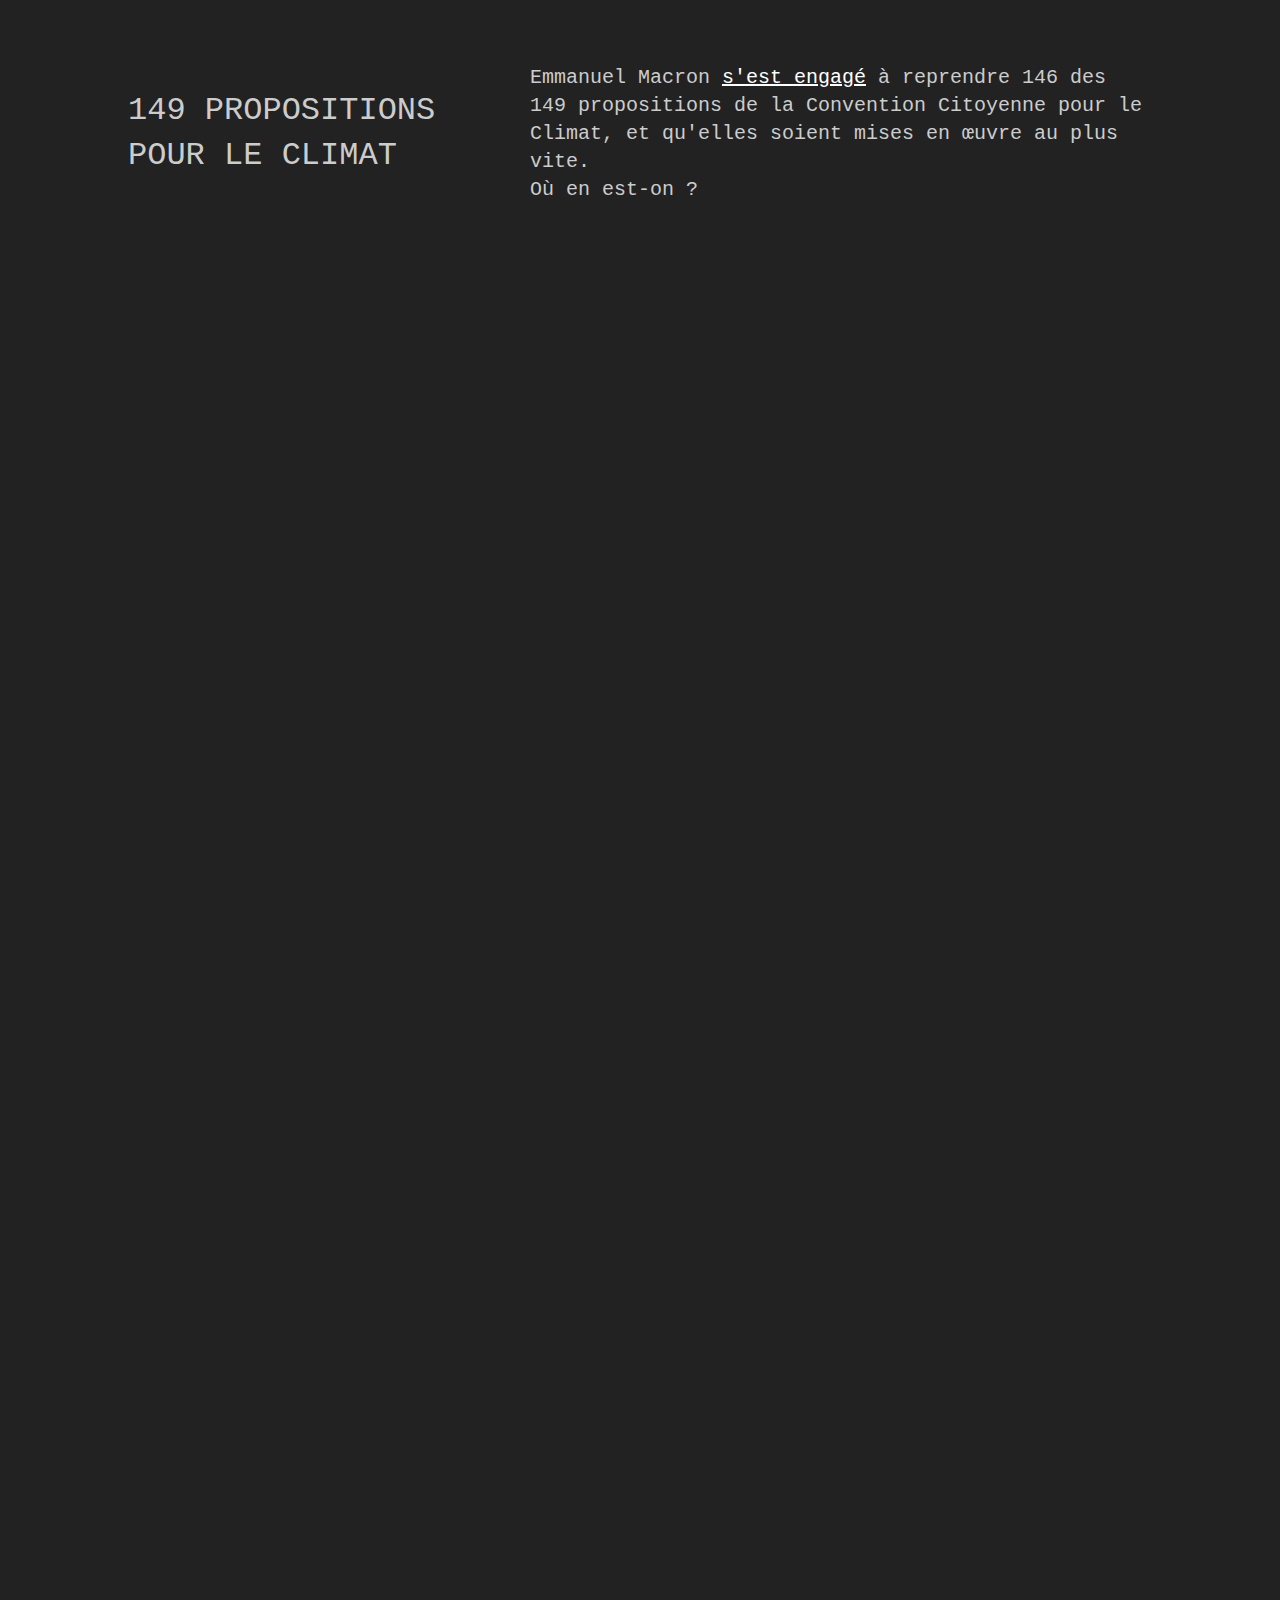
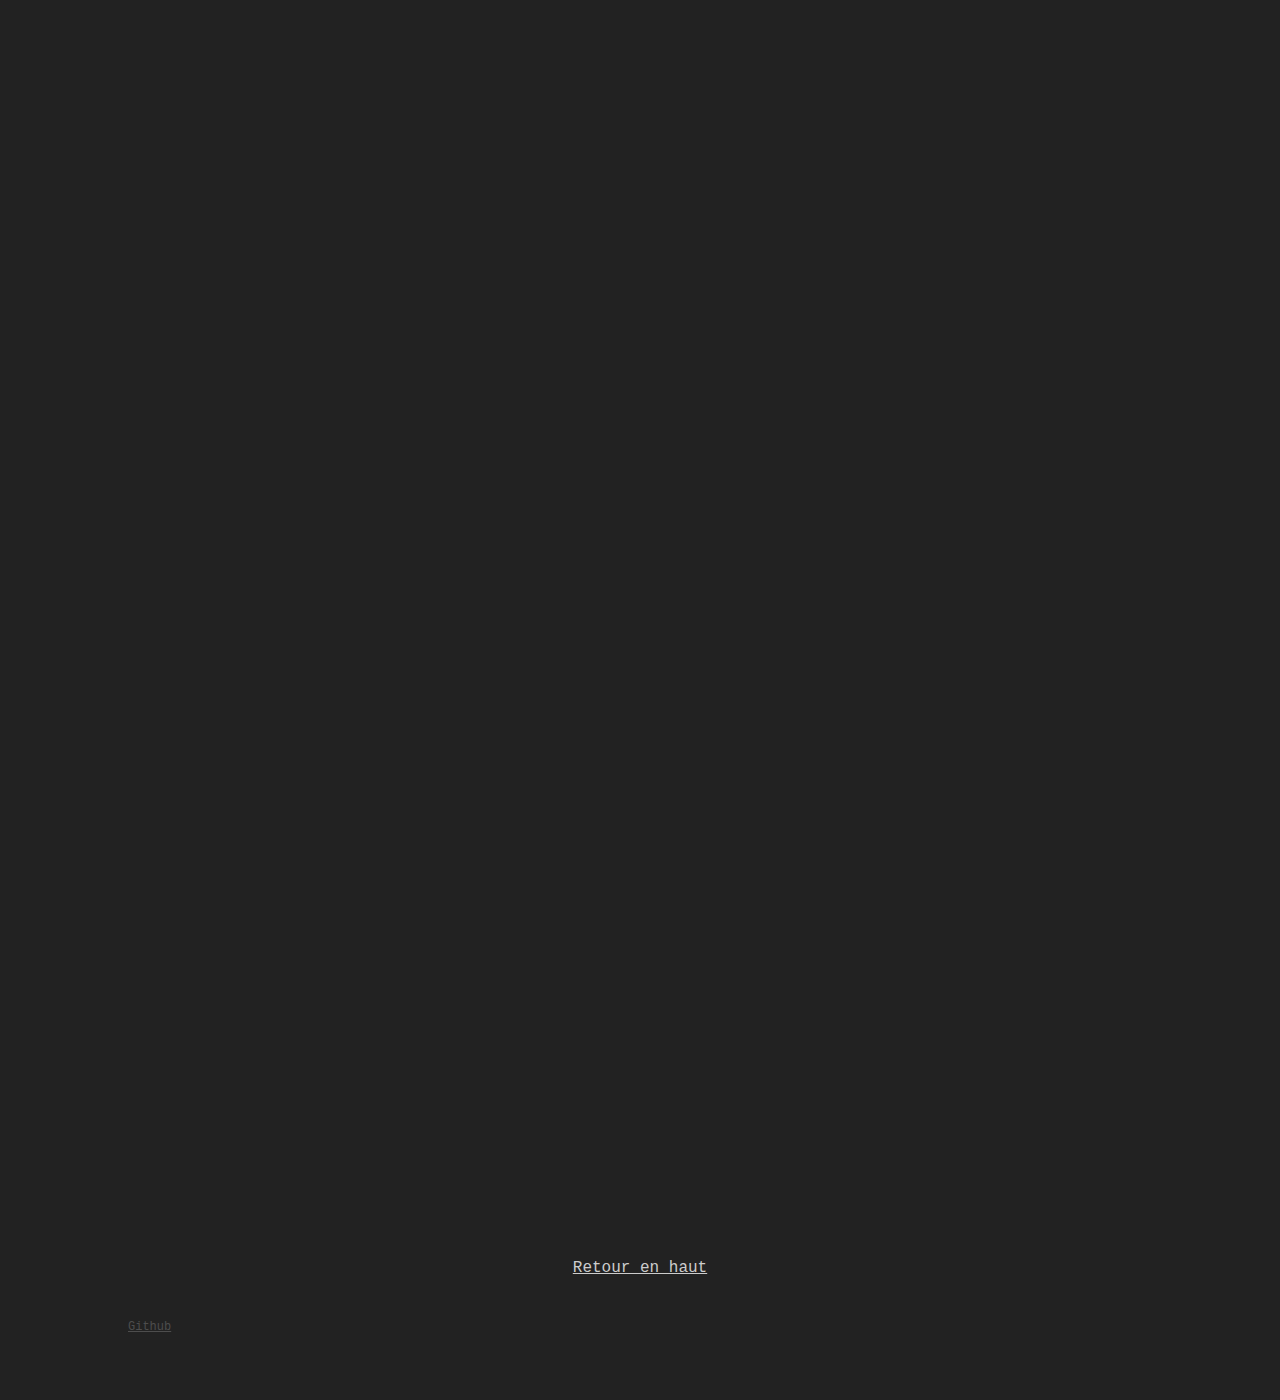
==== commit b41fd409: "Ajout d'un lien en bas de page" ====
--- a/docs/index.html
+++ b/docs/index.html
@@ -81,6 +81,9 @@
         <div class="propositions RC"></div>
     </div>
     <a class="retour-en-haut" href="#">Retour en haut</a>
+    <footer>
+        <a href="https://github.com/yopox/149-propositions" target="_blank" rel="noopener">Github</a>
+    </footer>
 </div>
 </body>
 
--- a/docs/css/style.css
+++ b/docs/css/style.css
@@ -1152,8 +1152,9 @@
     display: flex;
     flex-flow: row;
     flex-wrap: wrap;
+    justify-content: start;
+    margin: 16px 0;
     padding: 16px;
-    margin: 16px 0;
     border: 2px solid #b3fcd4; }
   .thematique .proposition {
     width: 48px;
@@ -1177,11 +1178,11 @@
         width: 64px;
         height: 64px;
         font-size: 16px; } }
-    .thematique .proposition.selectionne, .thematique .proposition:hover {
+    .thematique .proposition--selectionne, .thematique .proposition:hover {
       border: 2px solid #b3fcd4; }
-    .thematique .proposition.joker {
+    .thematique .proposition--joker {
       background-color: #633; }
-    .thematique .proposition.attention {
+    .thematique .proposition--attention {
       background-color: #664d33; }
 
 .retour-en-haut {
@@ -1190,6 +1191,13 @@
   display: block;
   color: #cccccc; }
 
+footer {
+  font-size: 12px;
+  margin-top: 40px;
+  color: #4d4d4d; }
+  footer a {
+    color: inherit; }
+
 @keyframes anim-fade-up {
   to {
     transform: translate(0);
